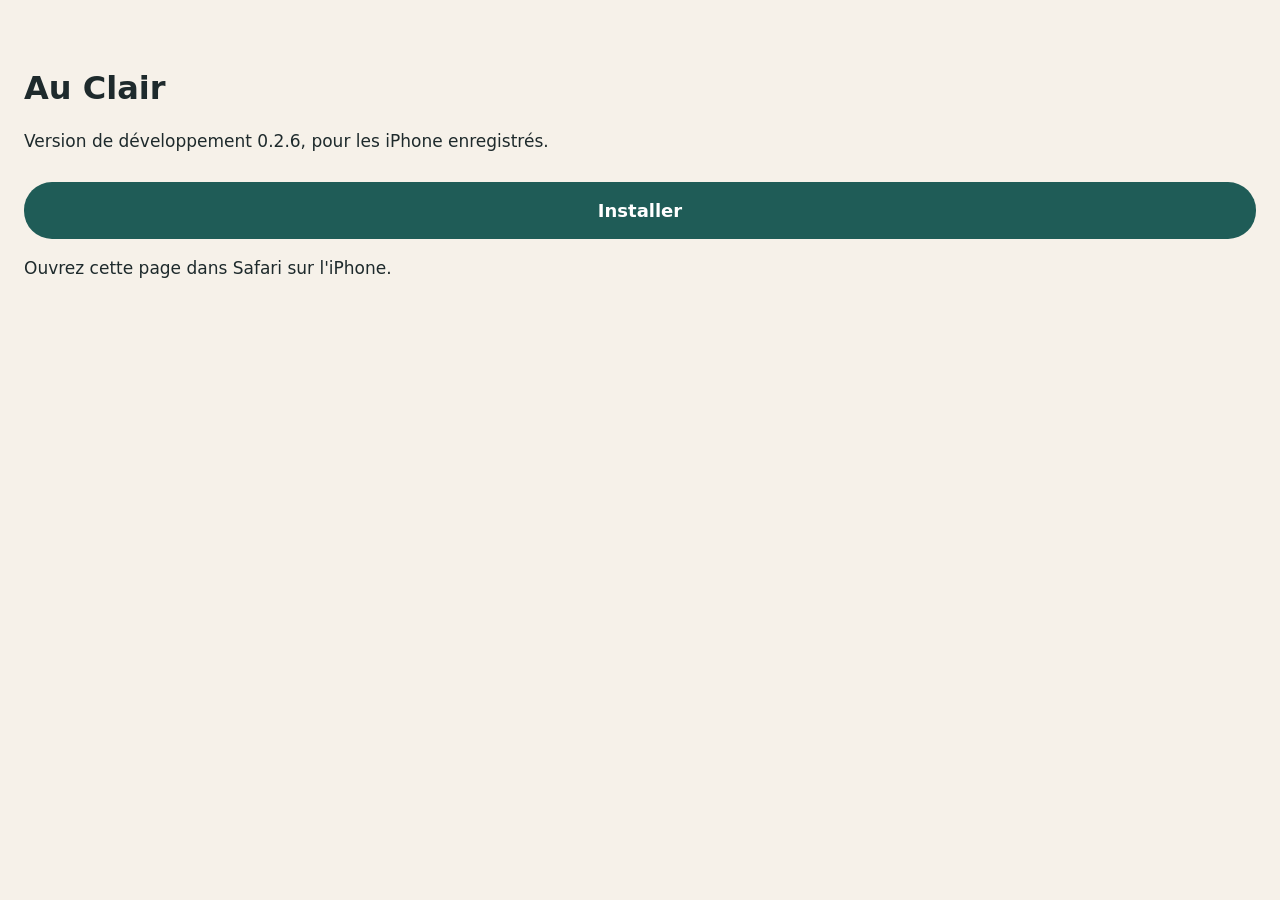
==== index.html @ f0a01f22 "Version de développement d'Au Clair (ad hoc) Co-Authored-By: Claude Opus 5.5 <noreply@anthropic.com>" ====
<!doctype html>
<html lang="fr"><head><meta charset="utf-8"><meta name="viewport" content="width=device-width, initial-scale=1">
<title>Au Clair – version de développement</title>
<style>body{font-family:-apple-system,system-ui,sans-serif;background:#F6F1E9;color:#1E2A2C;margin:0;padding:48px 24px}
a.b{display:block;text-align:center;background:#1F5C57;color:#fff;padding:18px;border-radius:28px;font-size:18px;font-weight:600;text-decoration:none;margin-top:28px}
p{font-size:17px;line-height:1.45}</style></head>
<body><h1>Au Clair</h1><p>Version de développement 0.2.6, pour les iPhone enregistrés.</p>
<a class="b" href="itms-services://?action=download-manifest&amp;url=https://n-hmb.github.io/auclair-installation/manifest.plist">Installer</a>
<p>Ouvrez cette page dans Safari sur l'iPhone.</p></body></html>
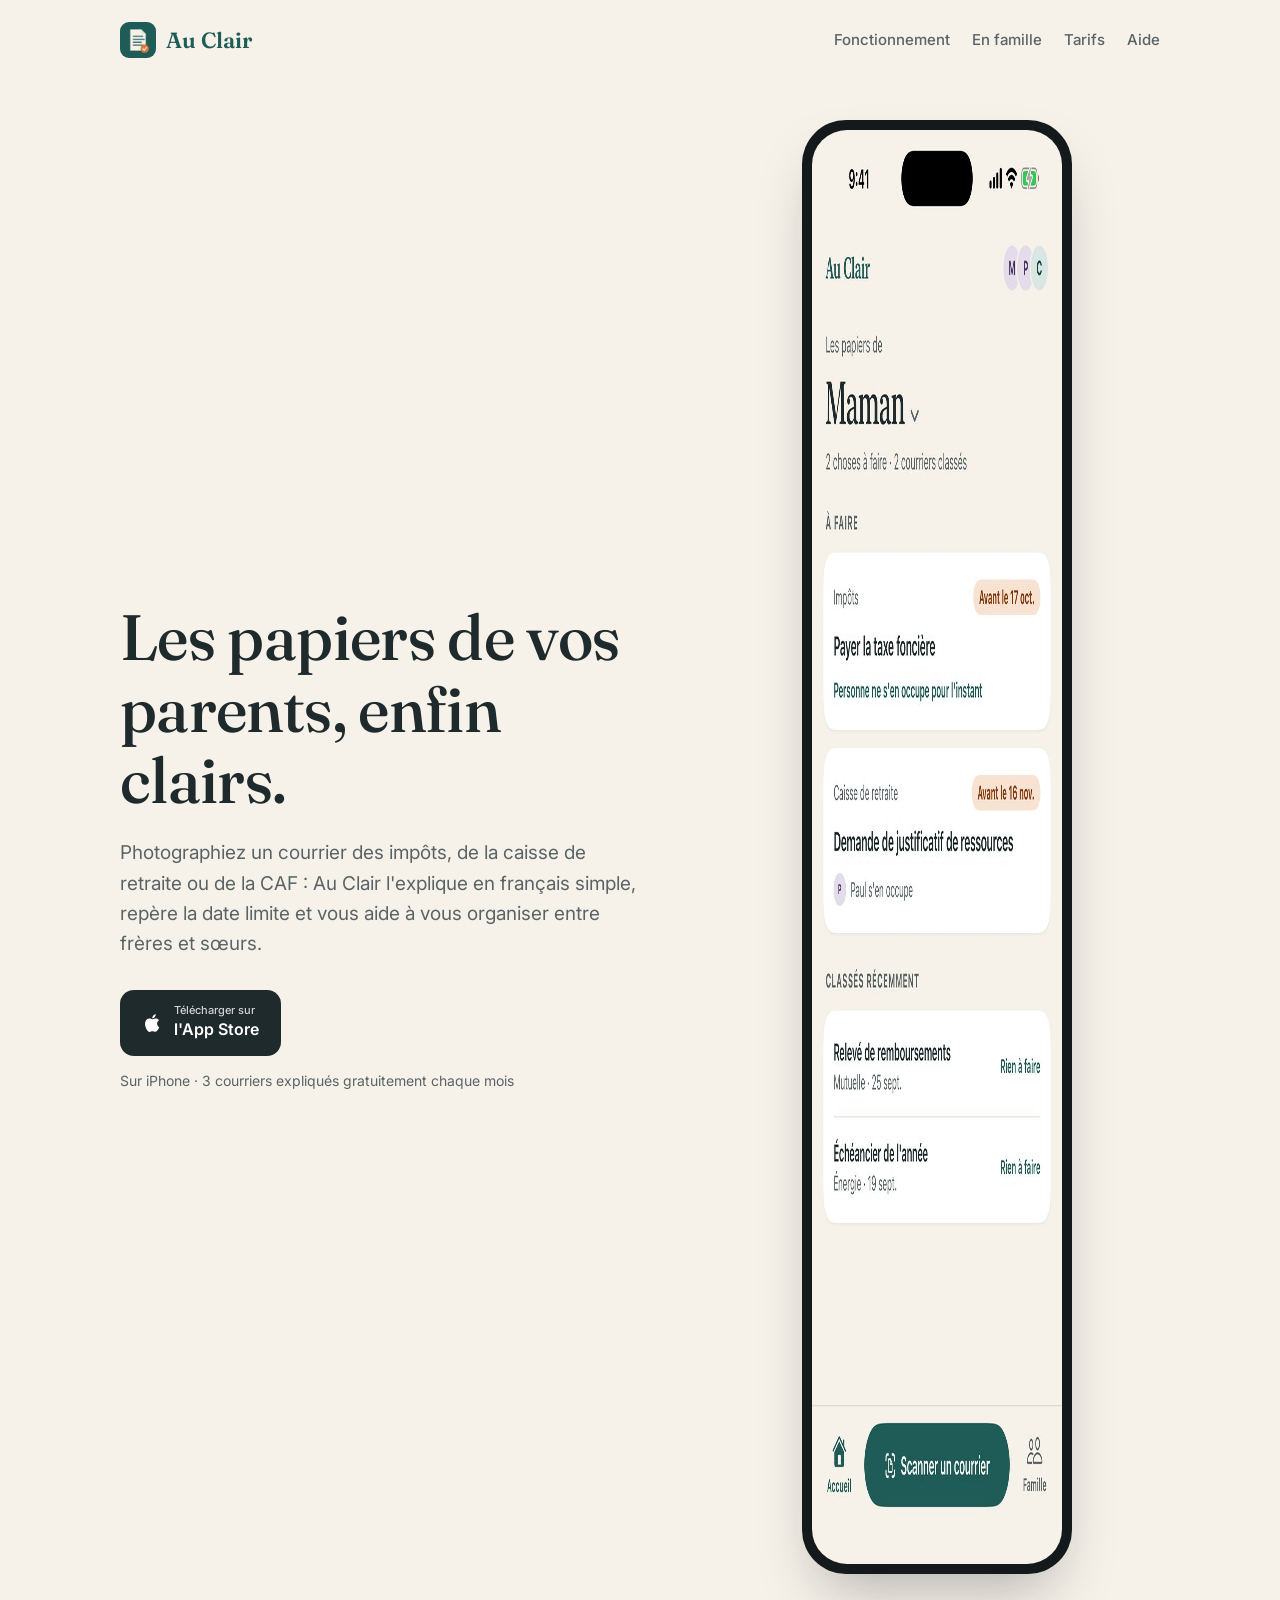
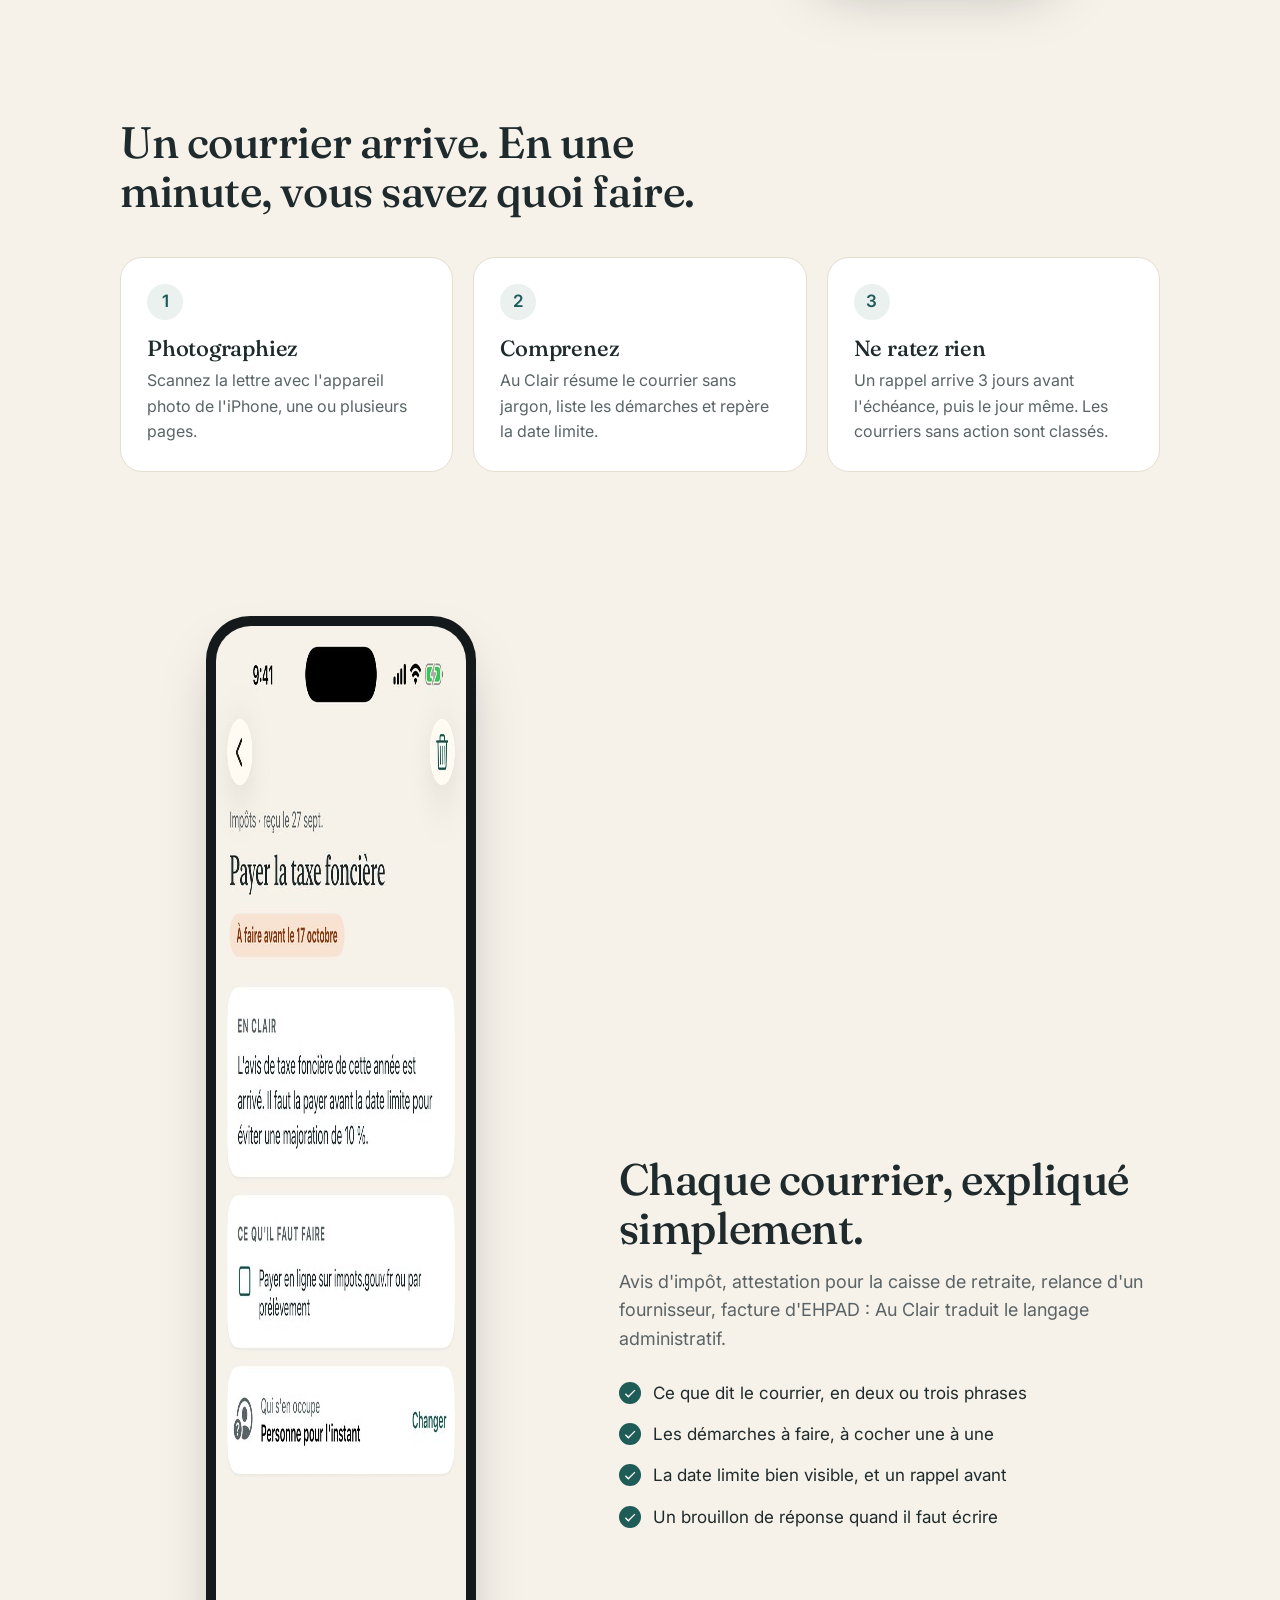
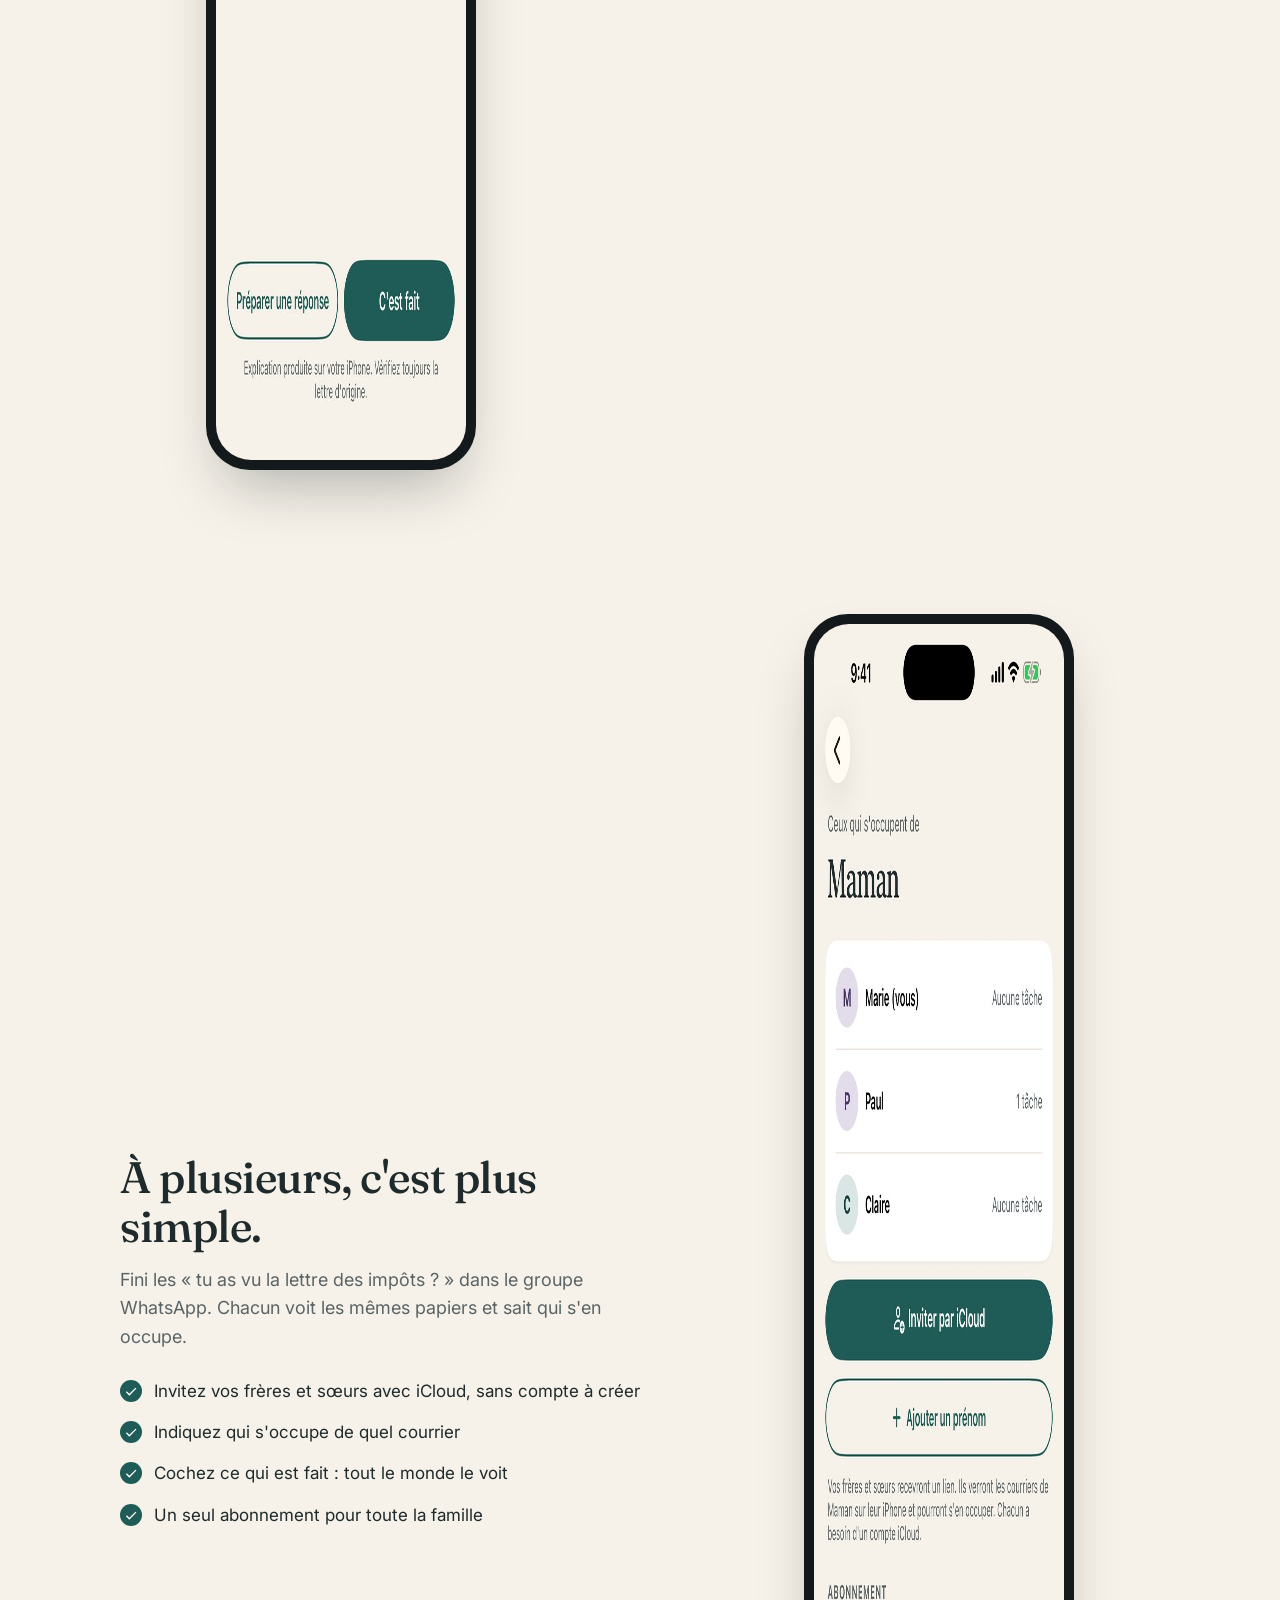
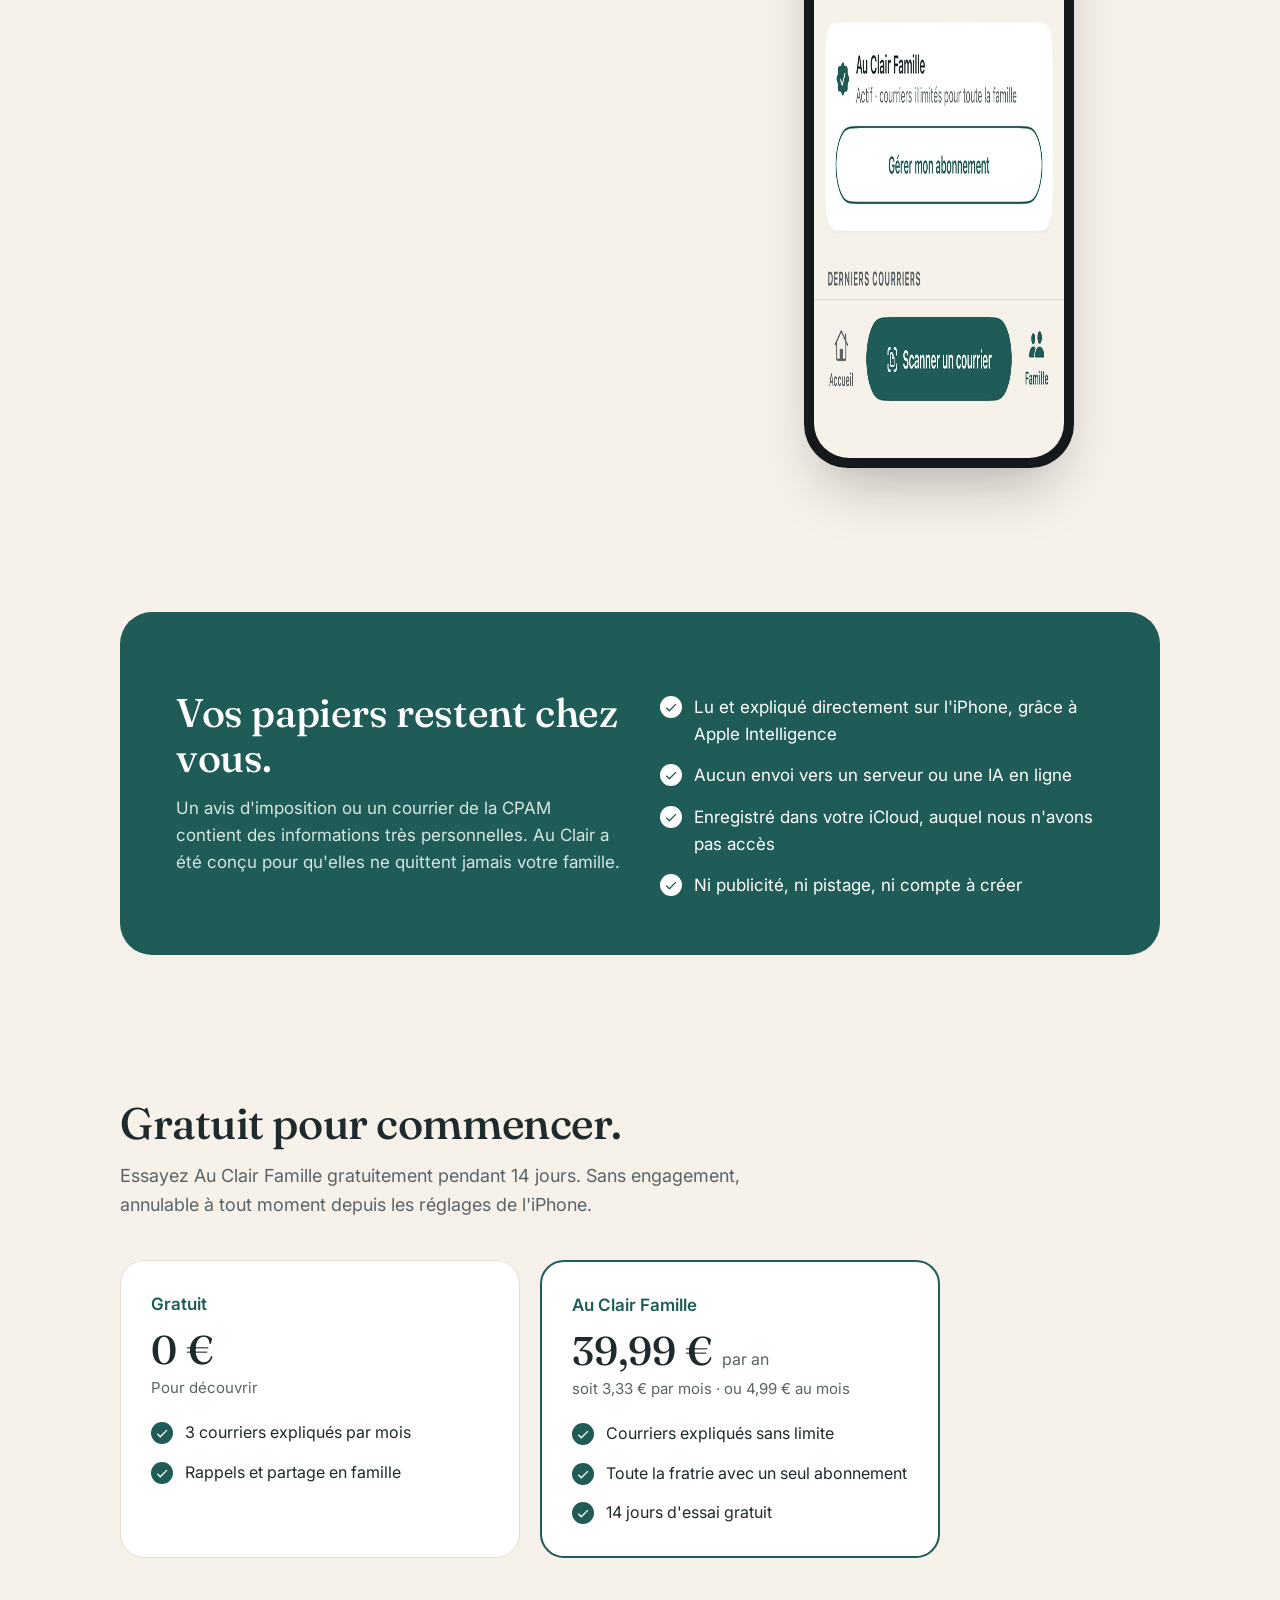
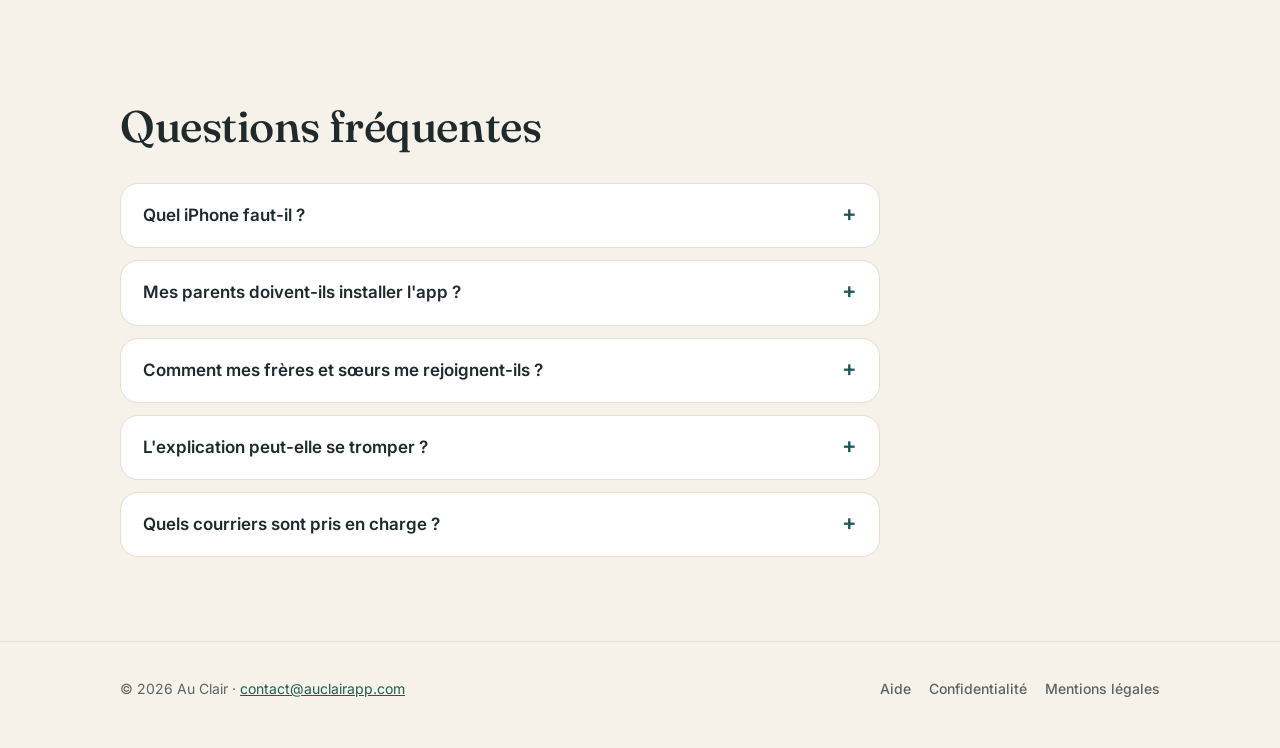
==== commit 23cb1ffb: "Site auclairapp.com : accueil, mentions légales ; retrait de la version ad hoc" ====
--- a/index.html
+++ b/index.html
@@ -1,9 +1,229 @@
 <!doctype html>
-<html lang="fr"><head><meta charset="utf-8"><meta name="viewport" content="width=device-width, initial-scale=1">
-<title>Au Clair – version de développement</title>
-<style>body{font-family:-apple-system,system-ui,sans-serif;background:#F6F1E9;color:#1E2A2C;margin:0;padding:48px 24px}
-a.b{display:block;text-align:center;background:#1F5C57;color:#fff;padding:18px;border-radius:28px;font-size:18px;font-weight:600;text-decoration:none;margin-top:28px}
-p{font-size:17px;line-height:1.45}</style></head>
-<body><h1>Au Clair</h1><p>Version de développement 0.2.6, pour les iPhone enregistrés.</p>
-<a class="b" href="itms-services://?action=download-manifest&amp;url=https://n-hmb.github.io/auclair-installation/manifest.plist">Installer</a>
-<p>Ouvrez cette page dans Safari sur l'iPhone.</p></body></html>
+<html lang="fr">
+<head>
+<meta charset="utf-8">
+<meta name="viewport" content="width=device-width, initial-scale=1">
+<title>Au Clair – Les papiers de vos parents, enfin clairs</title>
+<meta name="description" content="Au Clair explique en français simple les courriers administratifs de vos parents (impôts, retraite, CAF, santé…), repère les dates limites et vous aide à vous organiser en famille. Sur iPhone.">
+<meta property="og:title" content="Au Clair – Les papiers de vos parents, enfin clairs">
+<meta property="og:description" content="Photographiez un courrier : Au Clair l'explique en français simple, repère la date limite et partage le suivi entre frères et sœurs.">
+<meta property="og:image" content="https://auclairapp.com/img/icone.png">
+<meta property="og:url" content="https://auclairapp.com/">
+<meta name="apple-itunes-app" content="app-id=6817620115">
+<link rel="icon" href="favicon.png">
+<link rel="apple-touch-icon" href="img/icone.png">
+<link rel="preconnect" href="https://fonts.googleapis.com">
+<link rel="preconnect" href="https://fonts.gstatic.com" crossorigin>
+<link href="https://fonts.googleapis.com/css2?family=Fraunces:opsz,wght@9..144,500;9..144,600&family=Inter:wght@400;500;600&display=swap" rel="stylesheet">
+<style>
+:root{--fond:#F6F1E9;--encre:#1E2A2C;--second:#5A6466;--accent:#1F5C57;--accent-fonce:#16443F;--orange:#D9773A;--carte:#fff;--bord:#E6DED1;--doux:#EAF1EF}
+*{box-sizing:border-box;margin:0}
+html{scroll-behavior:smooth}
+body{background:var(--fond);color:var(--encre);font:17px/1.6 Inter,-apple-system,BlinkMacSystemFont,"Segoe UI",system-ui,sans-serif;-webkit-font-smoothing:antialiased}
+a{color:var(--accent)}
+.page{max-width:1080px;margin:0 auto;padding:0 20px}
+h1,h2,h3{font-family:Fraunces,ui-serif,Georgia,serif;font-weight:500;letter-spacing:-.01em;line-height:1.12}
+/* En-tête */
+header{padding:22px 0}
+header .page{display:flex;align-items:center;justify-content:space-between;gap:16px}
+.marque{display:flex;align-items:center;gap:10px;text-decoration:none;color:var(--accent);font:600 22px/1 Fraunces,Georgia,serif}
+.marque img{width:36px;height:36px;border-radius:9px}
+nav{display:flex;gap:22px;font-size:15px;font-weight:500}
+nav a{text-decoration:none;color:var(--second)}
+nav a:hover{color:var(--accent)}
+/* Accroche */
+.accroche{display:grid;grid-template-columns:1.1fr .9fr;gap:48px;align-items:center;padding-top:40px;padding-bottom:72px}
+.accroche h1{font-size:clamp(40px,6vw,64px)}
+.accroche p.intro{font-size:19px;color:var(--second);margin:22px 0 30px;max-width:520px}
+.bouton{display:inline-flex;align-items:center;gap:10px;background:var(--encre);color:#fff;text-decoration:none;border-radius:14px;padding:14px 22px;font-weight:600;font-size:16px}
+.bouton svg{width:22px;height:22px;fill:#fff}
+.bouton small{display:block;font-size:11px;font-weight:500;opacity:.8;line-height:1.2}
+.note{margin-top:14px;font-size:14px;color:var(--second)}
+.telephone{justify-self:center;width:min(270px,72vw);border-radius:44px;background:#141A1B;padding:10px;box-shadow:0 30px 60px -20px rgba(30,42,44,.35)}
+.telephone img{display:block;width:100%;border-radius:35px}
+/* Sections */
+section{padding:72px 0}
+.titre-section{font-size:clamp(30px,4.2vw,44px);max-width:640px}
+.sous-titre{color:var(--second);font-size:18px;margin-top:14px;max-width:620px}
+.etapes{display:grid;grid-template-columns:repeat(3,1fr);gap:20px;margin-top:40px}
+.etape{background:var(--carte);border:1px solid var(--bord);border-radius:22px;padding:26px}
+.etape .num{width:36px;height:36px;border-radius:50%;background:var(--doux);color:var(--accent);display:grid;place-items:center;font-weight:600;margin-bottom:16px}
+.etape h3{font-size:22px;margin-bottom:8px}
+.etape p{color:var(--second);font-size:16px}
+.bloc{display:grid;grid-template-columns:.9fr 1.1fr;gap:56px;align-items:center}
+.bloc.inverse{grid-template-columns:1.1fr .9fr}
+.bloc.inverse .telephone{order:2}
+.liste{list-style:none;padding:0;margin-top:26px;display:grid;gap:14px}
+.liste li{display:flex;gap:12px;font-size:17px}
+.liste li::before{content:"";flex:0 0 22px;height:22px;margin-top:2px;border-radius:50%;background:var(--accent) url("data:image/svg+xml,%3Csvg xmlns='http://www.w3.org/2000/svg' viewBox='0 0 24 24'%3E%3Cpath d='M9.5 16.2 5.8 12.5l-1.4 1.4 5.1 5.1 10.6-10.6-1.4-1.4z' fill='white'/%3E%3C/svg%3E") center/16px no-repeat}
+.bande{background:var(--accent);color:#fff;border-radius:32px;padding:56px;display:grid;grid-template-columns:1fr 1fr;gap:40px;align-items:center}
+.bande h2{font-size:clamp(28px,3.6vw,40px)}
+.bande p{color:#D6E6E2;margin-top:14px}
+.bande .liste li{color:#fff}
+.bande .liste li::before{background-color:#fff;background-image:url("data:image/svg+xml,%3Csvg xmlns='http://www.w3.org/2000/svg' viewBox='0 0 24 24'%3E%3Cpath d='M9.5 16.2 5.8 12.5l-1.4 1.4 5.1 5.1 10.6-10.6-1.4-1.4z' fill='%231F5C57'/%3E%3C/svg%3E")}
+.tarifs{display:grid;grid-template-columns:1fr 1fr;gap:20px;margin-top:40px;max-width:820px}
+.tarif{background:var(--carte);border:1px solid var(--bord);border-radius:24px;padding:30px}
+.tarif.phare{border:2px solid var(--accent)}
+.tarif .nom{font-weight:600;color:var(--accent)}
+.tarif .prix{font:500 40px/1.1 Fraunces,Georgia,serif;margin:10px 0 4px}
+.tarif .prix span{font:400 16px Inter,sans-serif;color:var(--second)}
+.tarif .detail{color:var(--second);font-size:15px}
+.tarif .liste{margin-top:20px}
+.tarif .liste li{font-size:16px}
+.faq{margin-top:32px;max-width:760px}
+details{background:var(--carte);border:1px solid var(--bord);border-radius:18px;padding:18px 22px;margin-bottom:12px}
+summary{cursor:pointer;font-weight:600;list-style:none;display:flex;justify-content:space-between;gap:12px}
+summary::-webkit-details-marker{display:none}
+summary::after{content:"+";color:var(--accent);font-size:22px;line-height:1}
+details[open] summary::after{content:"–"}
+details p{color:var(--second);margin-top:10px;font-size:16px}
+footer{border-top:1px solid var(--bord);padding:36px 0 48px;color:var(--second);font-size:14px}
+footer .page{display:flex;flex-wrap:wrap;justify-content:space-between;gap:16px}
+footer nav{gap:18px;font-size:14px}
+@media (max-width:820px){
+  nav.principale{display:none}
+  .accroche,.bloc,.bloc.inverse,.bande,.tarifs{grid-template-columns:1fr}
+  .bloc.inverse .telephone{order:0}
+  .etapes{grid-template-columns:1fr}
+  .accroche{padding-top:16px;gap:40px}
+  section{padding:52px 0}
+  .bande{padding:34px 24px;border-radius:24px}
+}
+</style>
+</head>
+<body>
+
+<header>
+  <div class="page">
+    <a class="marque" href="./"><img src="img/icone.png" alt="">Au Clair</a>
+    <nav class="principale">
+      <a href="#fonctionnement">Fonctionnement</a>
+      <a href="#famille">En famille</a>
+      <a href="#tarifs">Tarifs</a>
+      <a href="support/">Aide</a>
+    </nav>
+  </div>
+</header>
+
+<main>
+  <div class="page accroche">
+    <div>
+      <h1>Les papiers de vos parents, enfin clairs.</h1>
+      <p class="intro">Photographiez un courrier des impôts, de la caisse de retraite ou de la CAF : Au Clair l'explique en français simple, repère la date limite et vous aide à vous organiser entre frères et sœurs.</p>
+      <a class="bouton" href="https://apps.apple.com/fr/app/id6817620115">
+        <svg viewBox="0 0 24 24" aria-hidden="true"><path d="M16.4 12.6c0-2.4 2-3.6 2.1-3.7-1.1-1.7-2.9-1.9-3.5-1.9-1.5-.2-2.9.9-3.7.9-.8 0-1.9-.9-3.2-.8-1.6 0-3.1 1-4 2.4-1.7 3-.4 7.4 1.2 9.8.8 1.2 1.8 2.5 3 2.4 1.2 0 1.7-.8 3.1-.8s1.9.8 3.2.7c1.3 0 2.1-1.2 2.9-2.4.9-1.3 1.3-2.6 1.3-2.7-.1 0-2.4-.9-2.4-3.9zM14 5.5c.7-.8 1.1-1.9 1-3-1 0-2.1.7-2.8 1.5-.6.7-1.2 1.8-1 2.9 1 .1 2.1-.6 2.8-1.4z"/></svg>
+        <span><small>Télécharger sur</small>l'App Store</span>
+      </a>
+      <p class="note">Sur iPhone · 3 courriers expliqués gratuitement chaque mois</p>
+    </div>
+    <div class="telephone"><img src="img/accueil.jpg" alt="Écran d'accueil d'Au Clair : les courriers à traiter de Maman, classés par date limite" width="660" height="1434"></div>
+  </div>
+
+  <section id="fonctionnement">
+    <div class="page">
+      <h2 class="titre-section">Un courrier arrive. En une minute, vous savez quoi faire.</h2>
+      <div class="etapes">
+        <div class="etape"><div class="num">1</div><h3>Photographiez</h3><p>Scannez la lettre avec l'appareil photo de l'iPhone, une ou plusieurs pages.</p></div>
+        <div class="etape"><div class="num">2</div><h3>Comprenez</h3><p>Au Clair résume le courrier sans jargon, liste les démarches et repère la date limite.</p></div>
+        <div class="etape"><div class="num">3</div><h3>Ne ratez rien</h3><p>Un rappel arrive 3 jours avant l'échéance, puis le jour même. Les courriers sans action sont classés.</p></div>
+      </div>
+    </div>
+  </section>
+
+  <section>
+    <div class="page bloc">
+      <div class="telephone"><img src="img/courrier.jpg" alt="Un courrier expliqué : ce qu'il dit, ce qu'il faut faire et avant quelle date" width="660" height="1434"></div>
+      <div>
+        <h2 class="titre-section">Chaque courrier, expliqué simplement.</h2>
+        <p class="sous-titre">Avis d'impôt, attestation pour la caisse de retraite, relance d'un fournisseur, facture d'EHPAD : Au Clair traduit le langage administratif.</p>
+        <ul class="liste">
+          <li>Ce que dit le courrier, en deux ou trois phrases</li>
+          <li>Les démarches à faire, à cocher une à une</li>
+          <li>La date limite bien visible, et un rappel avant</li>
+          <li>Un brouillon de réponse quand il faut écrire</li>
+        </ul>
+      </div>
+    </div>
+  </section>
+
+  <section id="famille">
+    <div class="page bloc inverse">
+      <div class="telephone"><img src="img/famille.jpg" alt="L'écran Famille : qui s'occupe des papiers de Maman" width="660" height="1434"></div>
+      <div>
+        <h2 class="titre-section">À plusieurs, c'est plus simple.</h2>
+        <p class="sous-titre">Fini les « tu as vu la lettre des impôts ? » dans le groupe WhatsApp. Chacun voit les mêmes papiers et sait qui s'en occupe.</p>
+        <ul class="liste">
+          <li>Invitez vos frères et sœurs avec iCloud, sans compte à créer</li>
+          <li>Indiquez qui s'occupe de quel courrier</li>
+          <li>Cochez ce qui est fait : tout le monde le voit</li>
+          <li>Un seul abonnement pour toute la famille</li>
+        </ul>
+      </div>
+    </div>
+  </section>
+
+  <section>
+    <div class="page">
+      <div class="bande">
+        <div>
+          <h2>Vos papiers restent chez vous.</h2>
+          <p>Un avis d'imposition ou un courrier de la CPAM contient des informations très personnelles. Au Clair a été conçu pour qu'elles ne quittent jamais votre famille.</p>
+        </div>
+        <ul class="liste">
+          <li>Lu et expliqué directement sur l'iPhone, grâce à Apple Intelligence</li>
+          <li>Aucun envoi vers un serveur ou une IA en ligne</li>
+          <li>Enregistré dans votre iCloud, auquel nous n'avons pas accès</li>
+          <li>Ni publicité, ni pistage, ni compte à créer</li>
+        </ul>
+      </div>
+    </div>
+  </section>
+
+  <section id="tarifs">
+    <div class="page">
+      <h2 class="titre-section">Gratuit pour commencer.</h2>
+      <p class="sous-titre">Essayez Au Clair Famille gratuitement pendant 14 jours. Sans engagement, annulable à tout moment depuis les réglages de l'iPhone.</p>
+      <div class="tarifs">
+        <div class="tarif">
+          <div class="nom">Gratuit</div>
+          <div class="prix">0 €</div>
+          <div class="detail">Pour découvrir</div>
+          <ul class="liste"><li>3 courriers expliqués par mois</li><li>Rappels et partage en famille</li></ul>
+        </div>
+        <div class="tarif phare">
+          <div class="nom">Au Clair Famille</div>
+          <div class="prix">39,99 € <span>par an</span></div>
+          <div class="detail">soit 3,33 € par mois · ou 4,99 € au mois</div>
+          <ul class="liste"><li>Courriers expliqués sans limite</li><li>Toute la fratrie avec un seul abonnement</li><li>14 jours d'essai gratuit</li></ul>
+        </div>
+      </div>
+    </div>
+  </section>
+
+  <section>
+    <div class="page">
+      <h2 class="titre-section">Questions fréquentes</h2>
+      <div class="faq">
+        <details><summary>Quel iPhone faut-il ?</summary><p>Un iPhone compatible avec Apple Intelligence (iPhone 15 Pro ou plus récent), avec Apple Intelligence activé dans les Réglages. C'est ce qui permet d'expliquer les courriers sans les envoyer sur Internet.</p></details>
+        <details><summary>Mes parents doivent-ils installer l'app ?</summary><p>Non. Au Clair est pensé pour les enfants qui s'occupent des papiers. Vous scannez les courriers quand vous passez, ou quand vos parents vous les envoient en photo.</p></details>
+        <details><summary>Comment mes frères et sœurs me rejoignent-ils ?</summary><p>Dans l'onglet Famille, touchez « Inviter par iCloud » et envoyez le lien. Ils installent Au Clair, touchent le lien, et voient les mêmes courriers.</p></details>
+        <details><summary>L'explication peut-elle se tromper ?</summary><p>Au Clair aide à comprendre, mais ne remplace pas le courrier original ni un conseil juridique ou financier. La lettre scannée reste toujours accessible pour vérifier.</p></details>
+        <details><summary>Quels courriers sont pris en charge ?</summary><p>Les courriers administratifs en français : impôts, caisses de retraite, CAF, Assurance maladie, mutuelles, énergie, banques, logement, mairie… en France, en Belgique et en Suisse.</p></details>
+      </div>
+    </div>
+  </section>
+</main>
+
+<footer>
+  <div class="page">
+    <span>© 2026 Au Clair · <a href="mailto:contact@auclairapp.com">contact@auclairapp.com</a></span>
+    <nav>
+      <a href="support/">Aide</a>
+      <a href="confidentialite/">Confidentialité</a>
+      <a href="mentions-legales/">Mentions légales</a>
+    </nav>
+  </div>
+</footer>
+
+</body>
+</html>
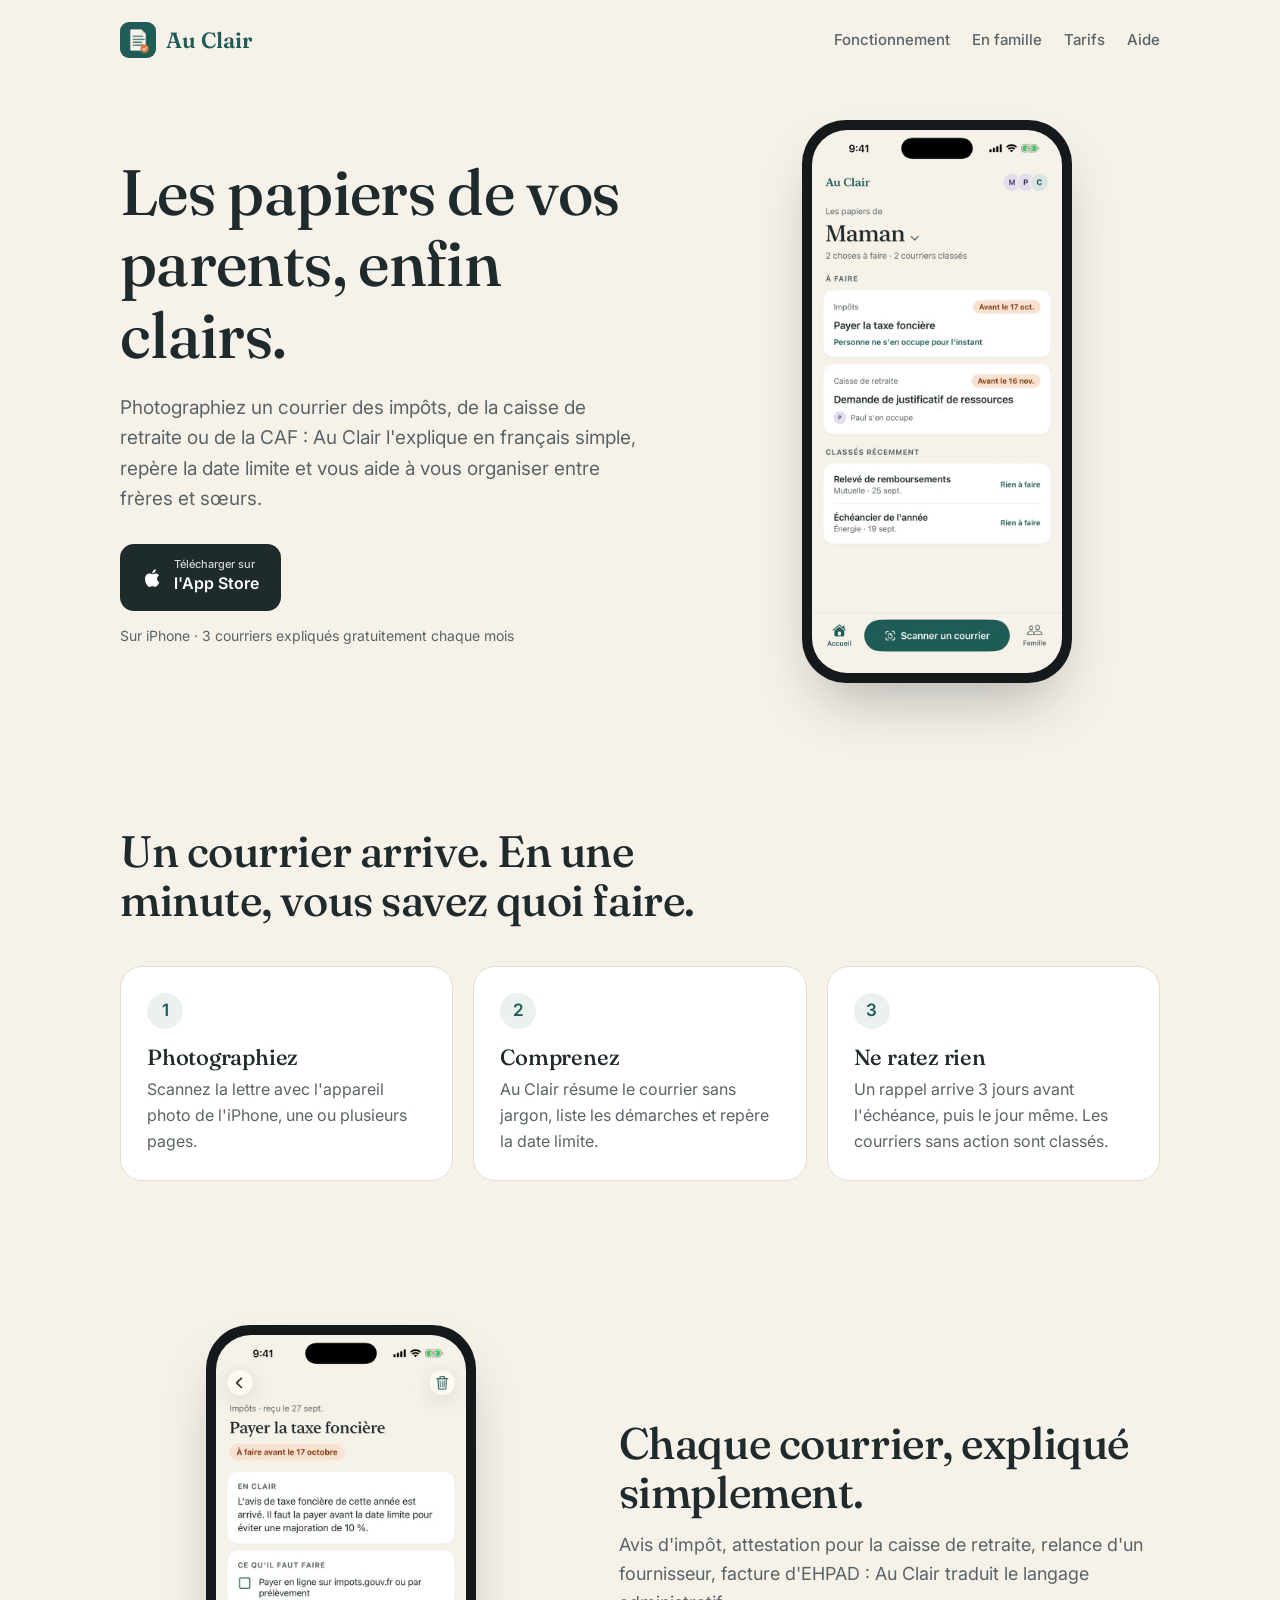
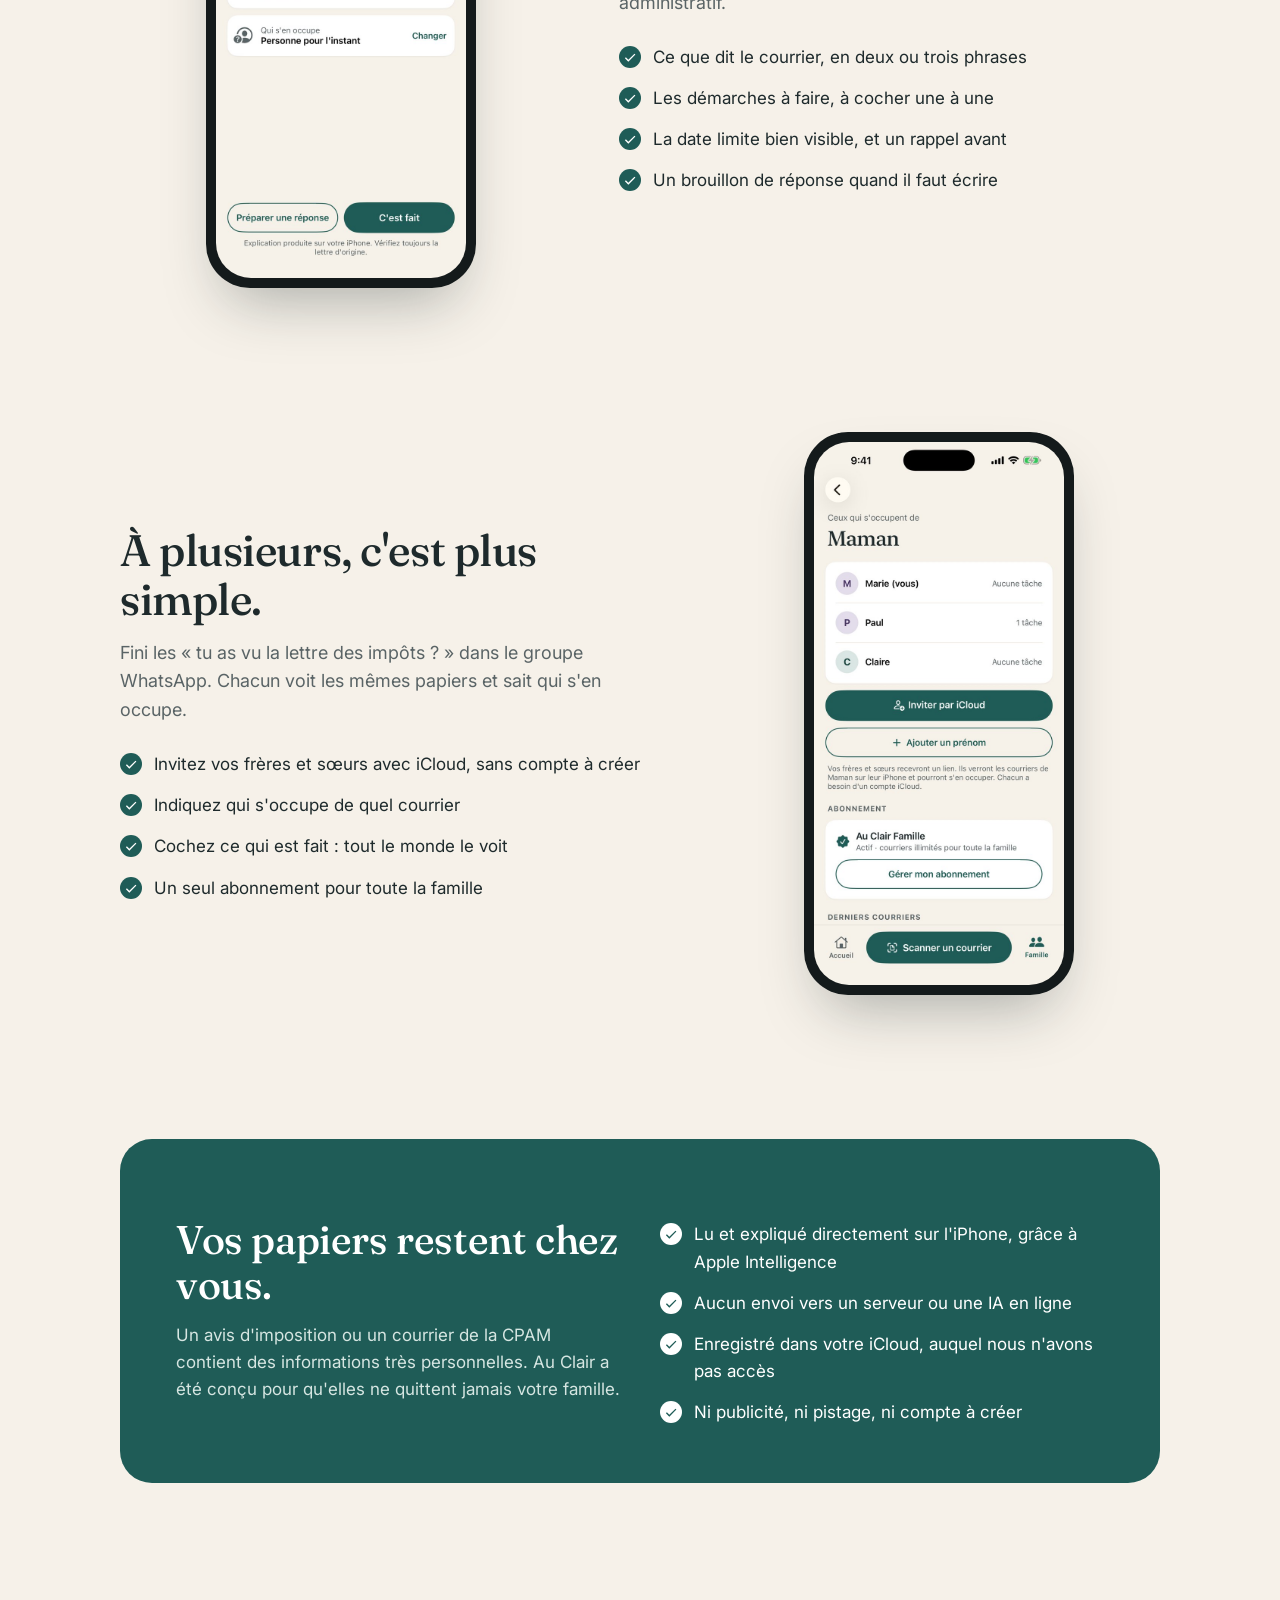
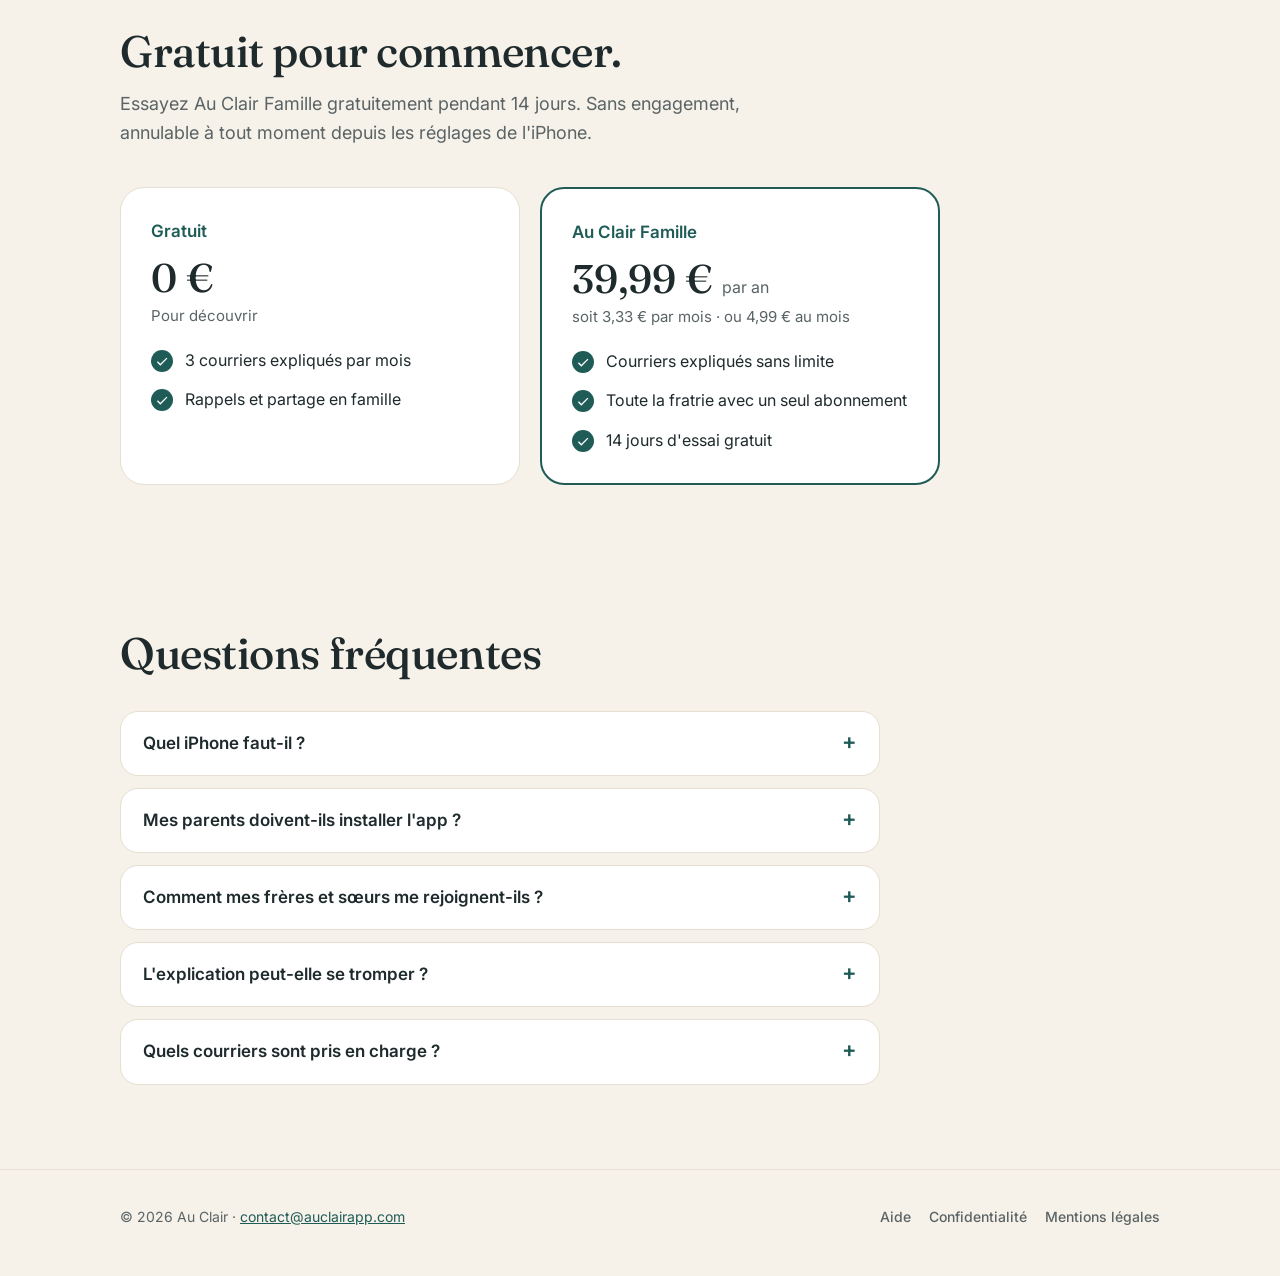
==== commit 9b68e1e4: "Site : mise en page adaptée à toutes les tailles d'écran" ====
--- a/index.html
+++ b/index.html
@@ -19,7 +19,7 @@
 :root{--fond:#F6F1E9;--encre:#1E2A2C;--second:#5A6466;--accent:#1F5C57;--accent-fonce:#16443F;--orange:#D9773A;--carte:#fff;--bord:#E6DED1;--doux:#EAF1EF}
 *{box-sizing:border-box;margin:0}
 html{scroll-behavior:smooth}
-body{background:var(--fond);color:var(--encre);font:17px/1.6 Inter,-apple-system,BlinkMacSystemFont,"Segoe UI",system-ui,sans-serif;-webkit-font-smoothing:antialiased}
+body{overflow-x:hidden;background:var(--fond);color:var(--encre);font:17px/1.6 Inter,-apple-system,BlinkMacSystemFont,"Segoe UI",system-ui,sans-serif;-webkit-font-smoothing:antialiased}
 a{color:var(--accent)}
 .page{max-width:1080px;margin:0 auto;padding:0 20px}
 h1,h2,h3{font-family:Fraunces,ui-serif,Georgia,serif;font-weight:500;letter-spacing:-.01em;line-height:1.12}
@@ -39,8 +39,8 @@
 .bouton svg{width:22px;height:22px;fill:#fff}
 .bouton small{display:block;font-size:11px;font-weight:500;opacity:.8;line-height:1.2}
 .note{margin-top:14px;font-size:14px;color:var(--second)}
-.telephone{justify-self:center;width:min(270px,72vw);border-radius:44px;background:#141A1B;padding:10px;box-shadow:0 30px 60px -20px rgba(30,42,44,.35)}
-.telephone img{display:block;width:100%;border-radius:35px}
+.telephone{justify-self:center;width:clamp(200px,calc((100vh - 190px)*.46),270px);max-width:72vw;border-radius:44px;background:#141A1B;padding:10px;box-shadow:0 30px 60px -20px rgba(30,42,44,.35)}
+.telephone img{display:block;width:100%;height:auto;border-radius:35px}
 /* Sections */
 section{padding:72px 0}
 .titre-section{font-size:clamp(30px,4.2vw,44px);max-width:640px}
@@ -80,12 +80,14 @@
 footer{border-top:1px solid var(--bord);padding:36px 0 48px;color:var(--second);font-size:14px}
 footer .page{display:flex;flex-wrap:wrap;justify-content:space-between;gap:16px}
 footer nav{gap:18px;font-size:14px}
-@media (max-width:820px){
+@media (max-width:900px){
   nav.principale{display:none}
   .accroche,.bloc,.bloc.inverse,.bande,.tarifs{grid-template-columns:1fr}
   .bloc.inverse .telephone{order:0}
   .etapes{grid-template-columns:1fr}
   .accroche{padding-top:16px;gap:40px}
+  .telephone{width:min(250px,68vw)}
+  nav.principale{display:none}
   section{padding:52px 0}
   .bande{padding:34px 24px;border-radius:24px}
 }
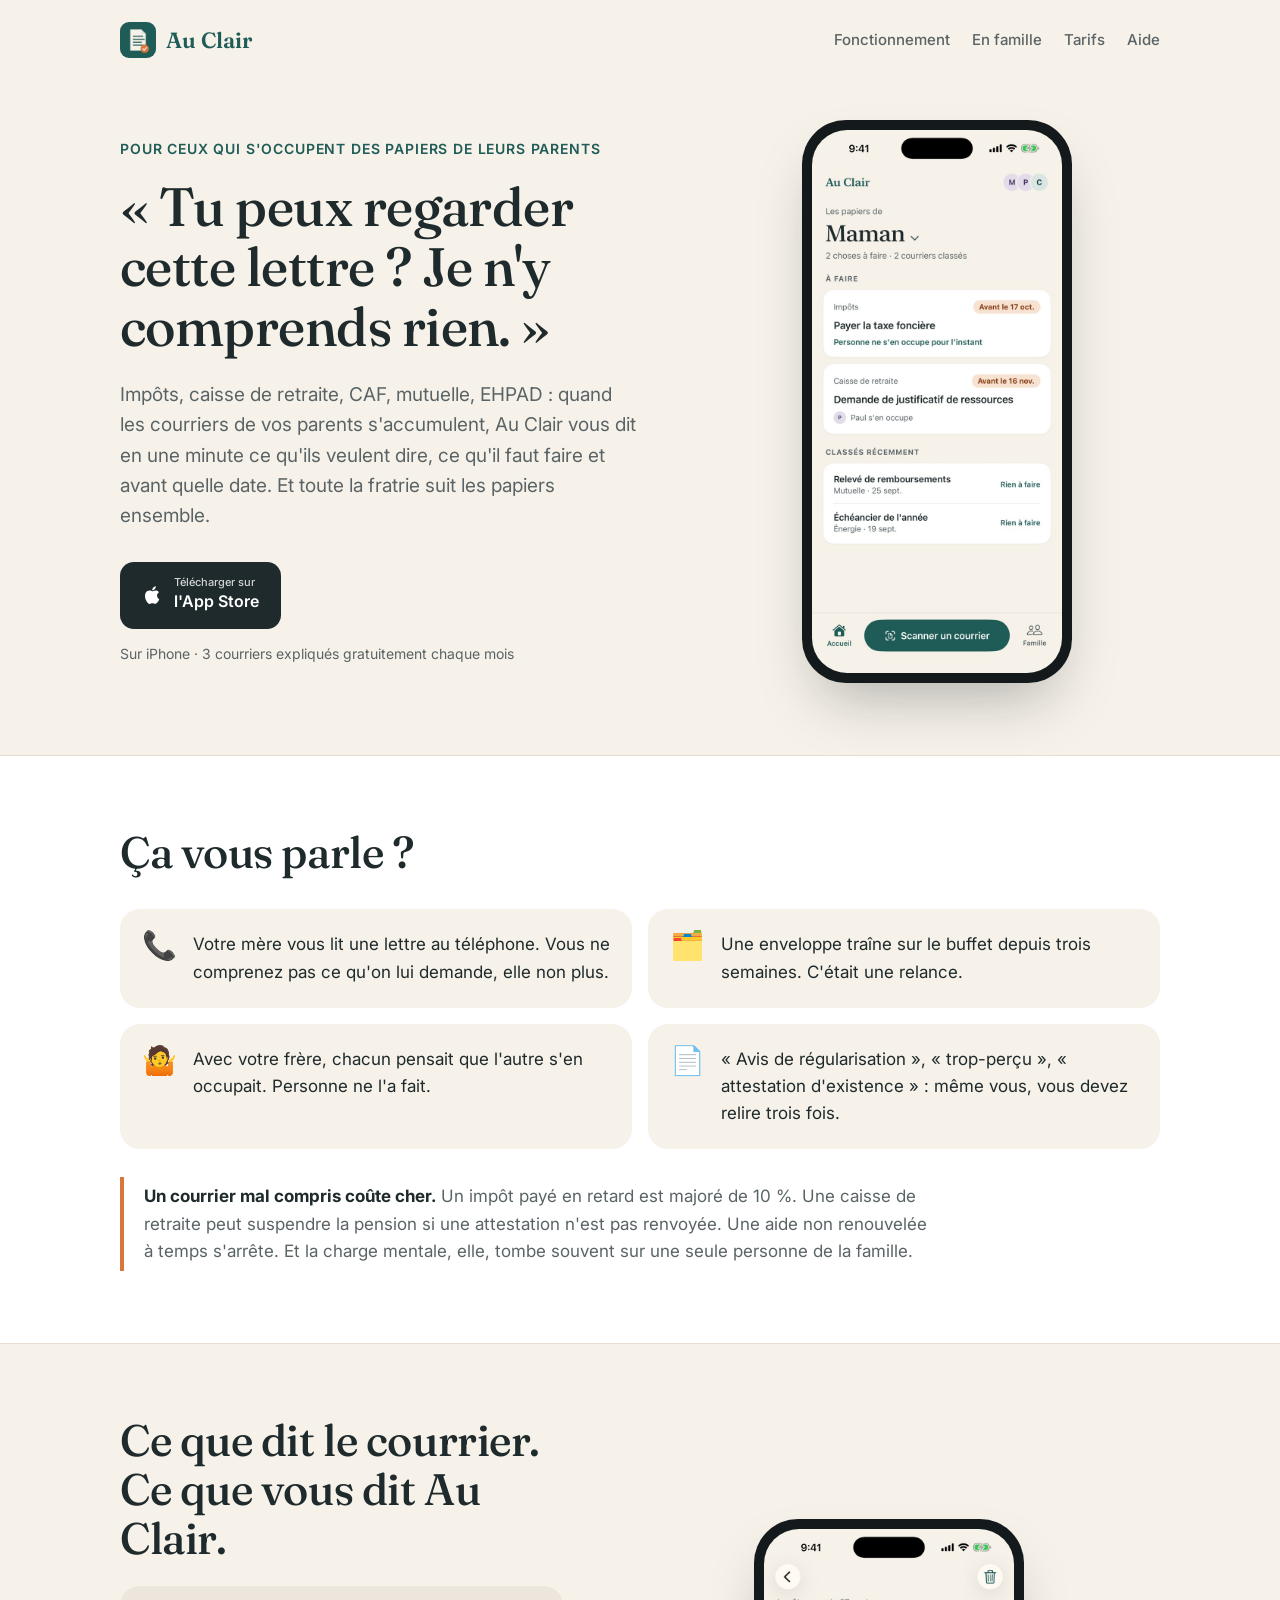
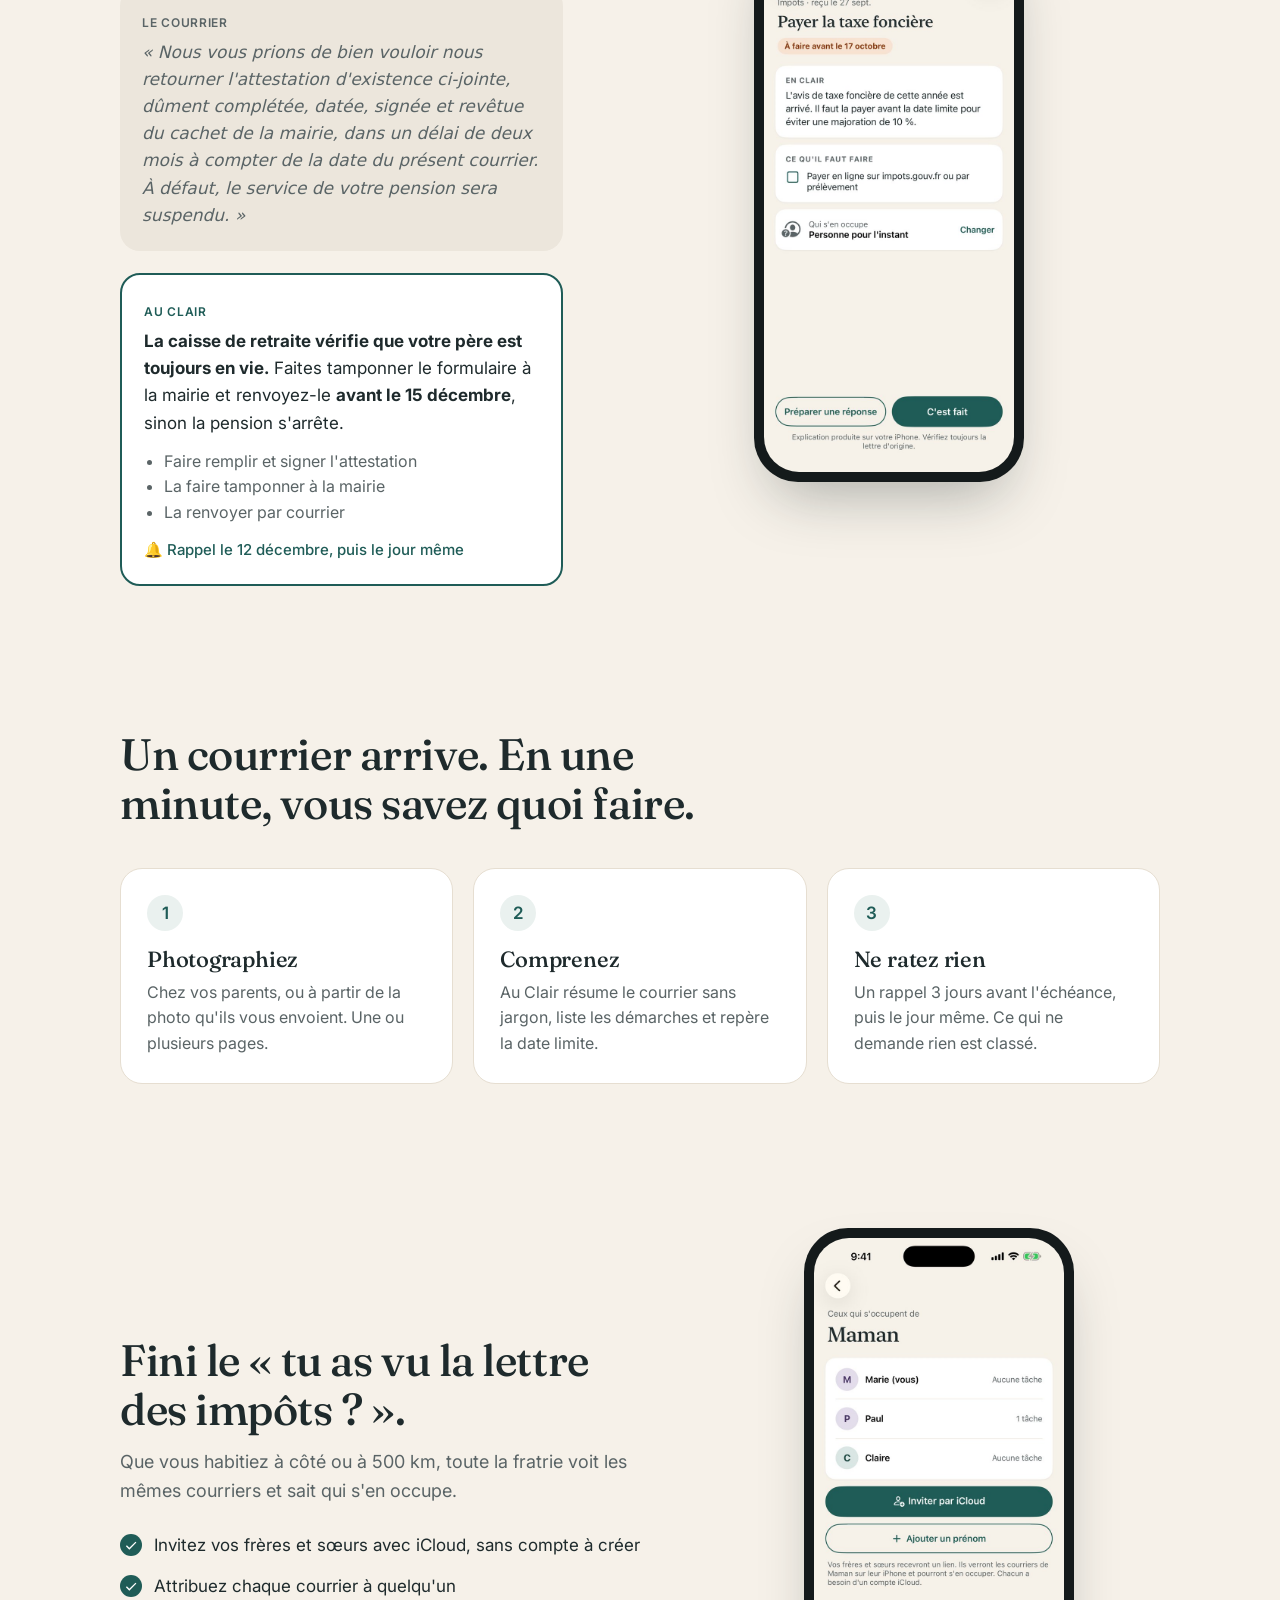
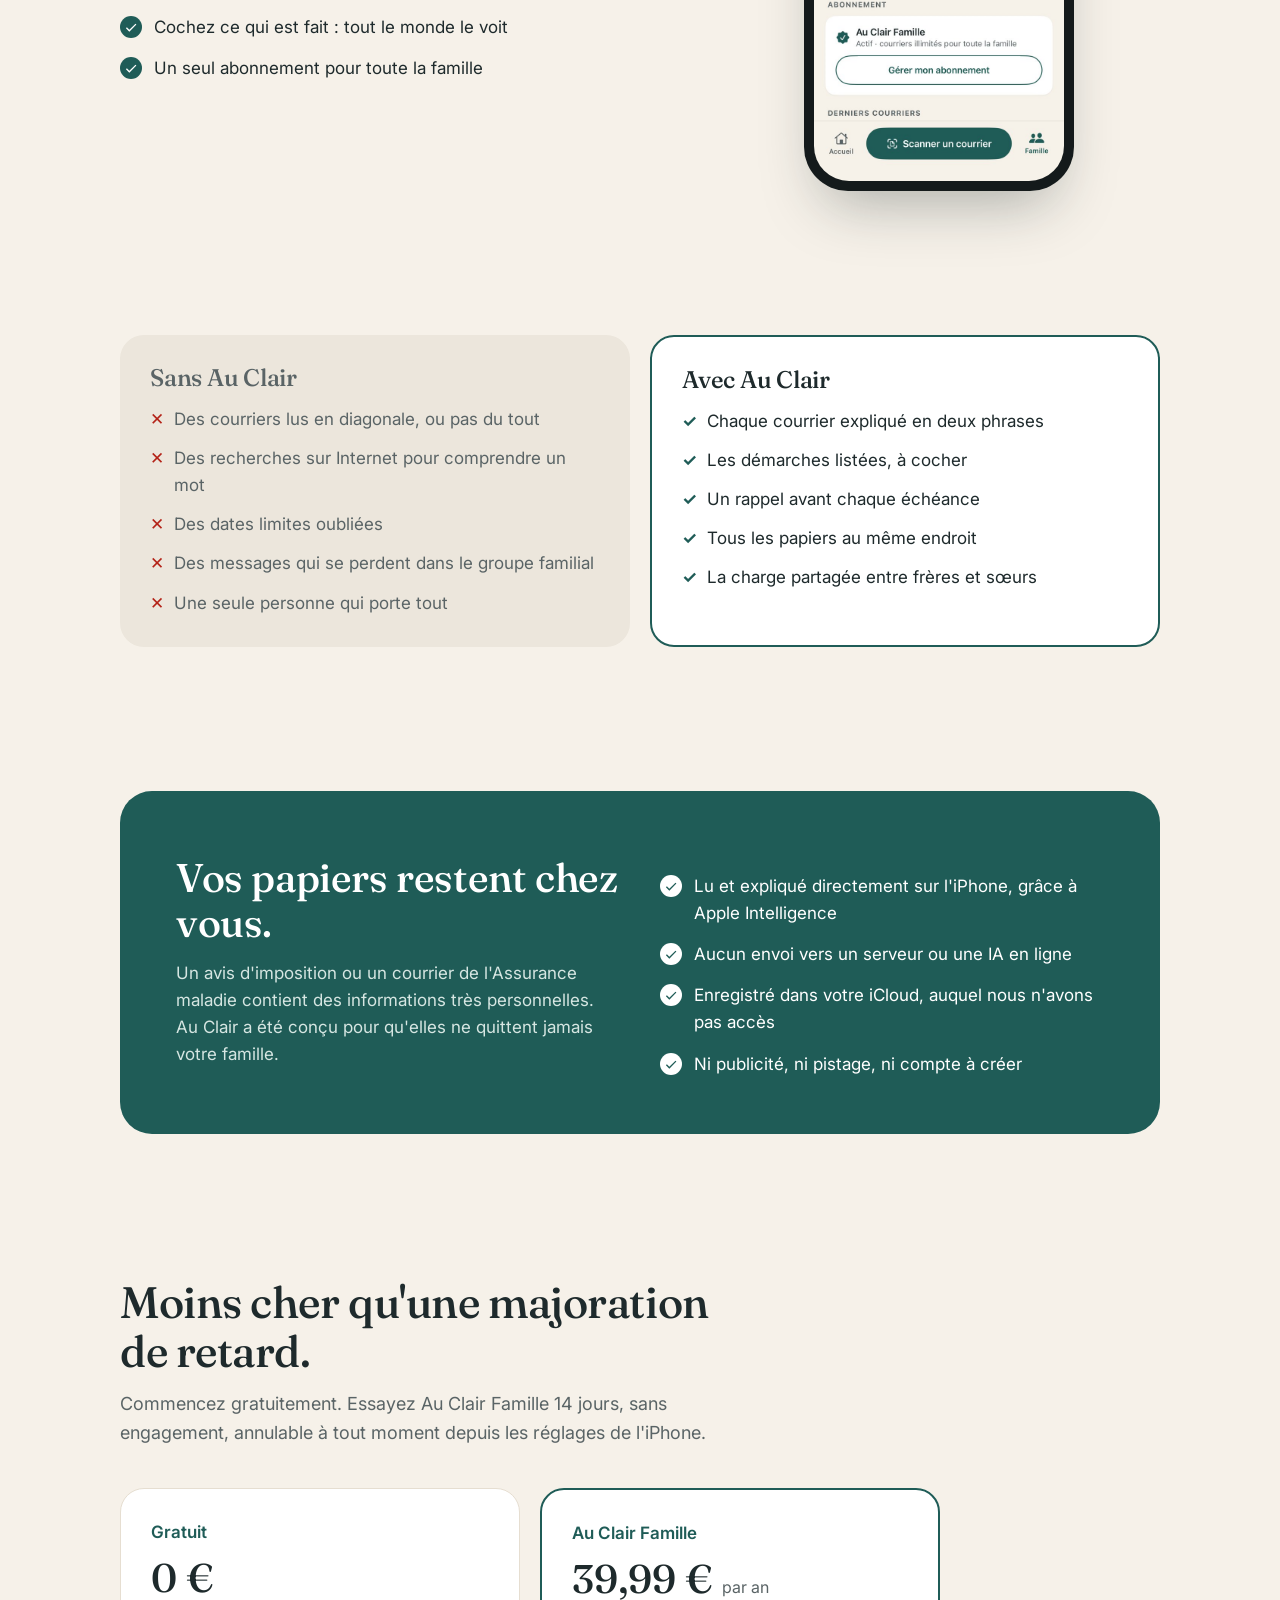
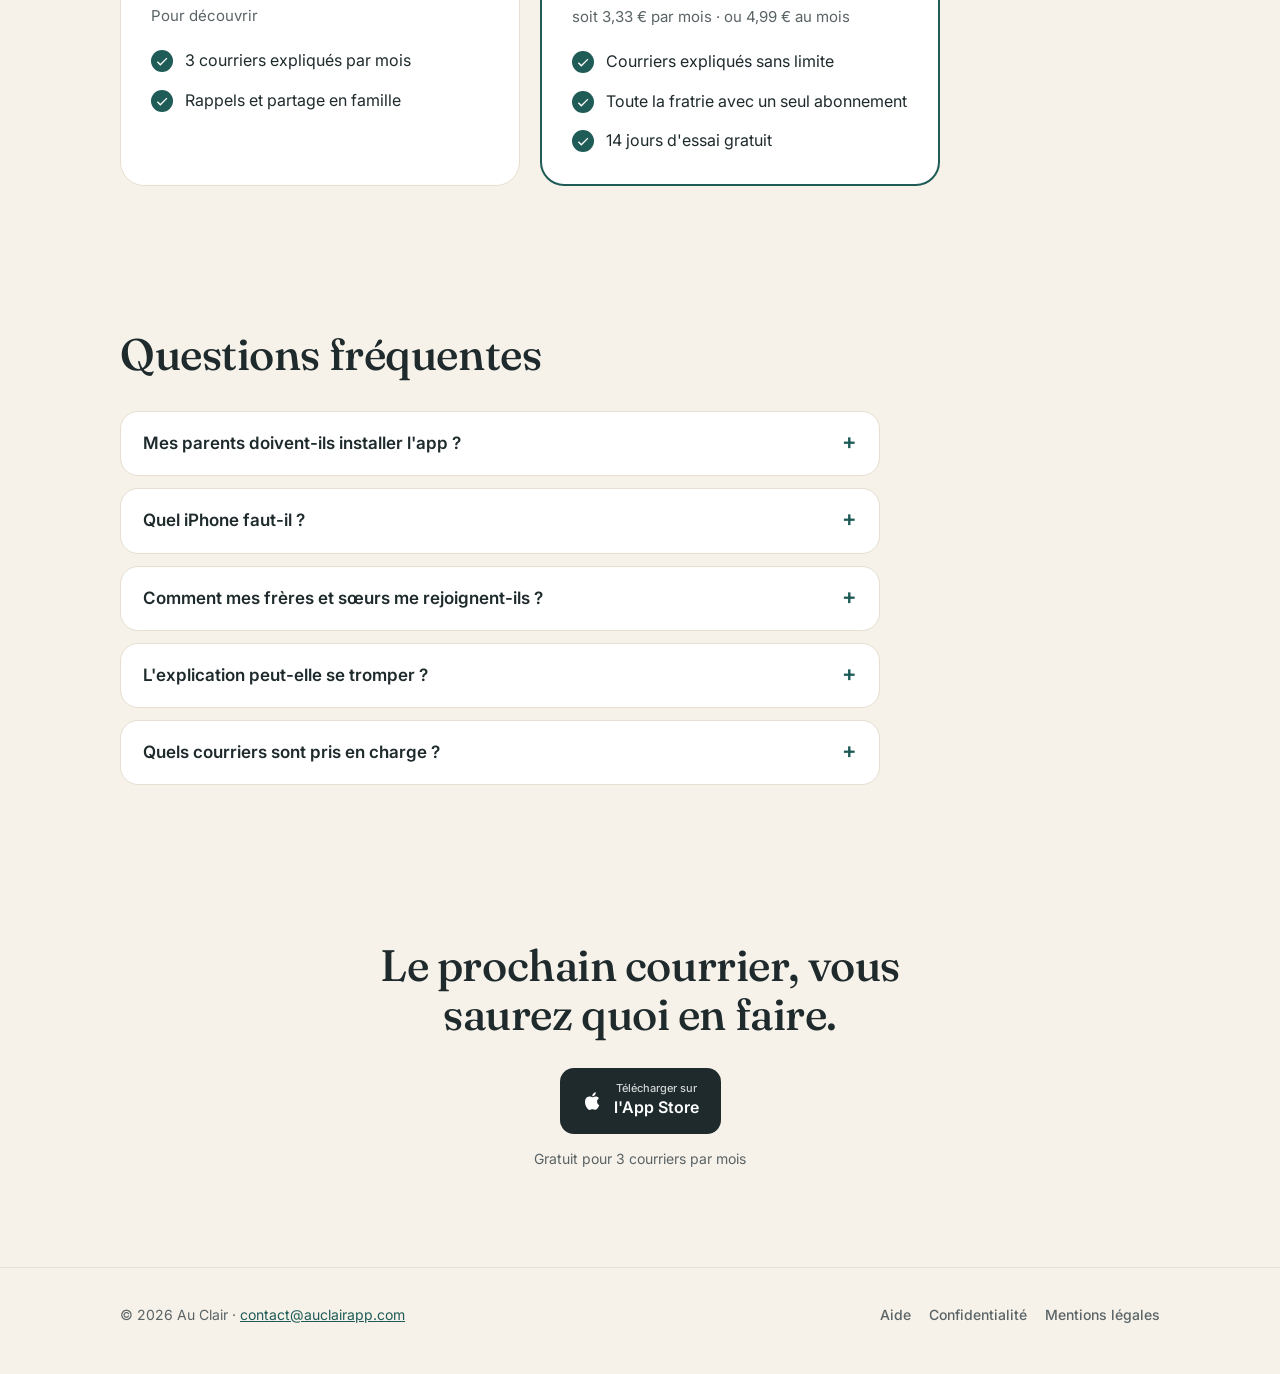
==== commit 9dfcbbe9: "Accueil : partir du problème vécu par les familles" ====
--- a/index.html
+++ b/index.html
@@ -3,7 +3,7 @@
 <head>
 <meta charset="utf-8">
 <meta name="viewport" content="width=device-width, initial-scale=1">
-<title>Au Clair – Les papiers de vos parents, enfin clairs</title>
+<title>Au Clair – Les courriers de vos parents, enfin compris</title>
 <meta name="description" content="Au Clair explique en français simple les courriers administratifs de vos parents (impôts, retraite, CAF, santé…), repère les dates limites et vous aide à vous organiser en famille. Sur iPhone.">
 <meta property="og:title" content="Au Clair – Les papiers de vos parents, enfin clairs">
 <meta property="og:description" content="Photographiez un courrier : Au Clair l'explique en français simple, repère la date limite et partage le suivi entre frères et sœurs.">
@@ -91,6 +91,35 @@
   section{padding:52px 0}
   .bande{padding:34px 24px;border-radius:24px}
 }
+
+.surtitre{font-size:14px;font-weight:600;letter-spacing:.06em;text-transform:uppercase;color:var(--accent);margin-bottom:16px}
+.accroche h1{font-size:clamp(34px,5vw,54px)}
+.probleme{background:var(--carte);border-top:1px solid var(--bord);border-bottom:1px solid var(--bord)}
+.situations{display:grid;grid-template-columns:repeat(2,1fr);gap:16px;margin-top:32px}
+.situation{display:flex;gap:16px;align-items:flex-start;background:var(--fond);border-radius:20px;padding:22px}
+.situation .emoji{font-size:28px;line-height:1}
+.situation p{font-size:17px}
+.enjeux{margin-top:28px;border-left:4px solid var(--orange);padding:6px 0 6px 20px;max-width:820px;color:var(--second)}
+.enjeux strong{color:var(--encre)}
+.avant,.apres{border-radius:20px;padding:22px;margin-top:22px}
+.avant{background:#ECE6DC;color:var(--second);font-style:italic}
+.apres{background:var(--carte);border:2px solid var(--accent)}
+.etiquette{display:inline-block;font:600 12px/1 Inter,sans-serif;letter-spacing:.06em;text-transform:uppercase;color:var(--accent);margin-bottom:10px;font-style:normal}
+.avant .etiquette{color:var(--second)}
+.mini{margin:12px 0 0;padding-left:20px;color:var(--second);font-size:16px}
+.rappel{margin-top:12px;font-size:15px;color:var(--accent);font-weight:500}
+.comparaison{display:grid;grid-template-columns:1fr 1fr;gap:20px}
+.colonne{border-radius:24px;padding:30px}
+.colonne h3{font-size:24px;margin-bottom:14px}
+.colonne ul{list-style:none;padding:0;display:grid;gap:12px}
+.colonne li{display:flex;gap:10px}
+.sans{background:#ECE6DC;color:var(--second)}
+.sans li::before{content:"✕";color:#B42318;font-weight:700}
+.avec{background:var(--carte);border:2px solid var(--accent)}
+.avec li::before{content:"✓";color:var(--accent);font-weight:700}
+.final{text-align:center;padding-bottom:96px}
+.final .titre-section{margin:0 auto 28px}
+@media (max-width:900px){.situations,.comparaison{grid-template-columns:1fr}}
 </style>
 </head>
 <body>
@@ -110,40 +139,63 @@
 <main>
   <div class="page accroche">
     <div>
-      <h1>Les papiers de vos parents, enfin clairs.</h1>
-      <p class="intro">Photographiez un courrier des impôts, de la caisse de retraite ou de la CAF : Au Clair l'explique en français simple, repère la date limite et vous aide à vous organiser entre frères et sœurs.</p>
+      <p class="surtitre">Pour ceux qui s'occupent des papiers de leurs parents</p>
+      <h1>« Tu peux regarder cette lettre ? Je n'y comprends rien. »</h1>
+      <p class="intro">Impôts, caisse de retraite, CAF, mutuelle, EHPAD : quand les courriers de vos parents s'accumulent, Au Clair vous dit en une minute ce qu'ils veulent dire, ce qu'il faut faire et avant quelle date. Et toute la fratrie suit les papiers ensemble.</p>
       <a class="bouton" href="https://apps.apple.com/fr/app/id6817620115">
         <svg viewBox="0 0 24 24" aria-hidden="true"><path d="M16.4 12.6c0-2.4 2-3.6 2.1-3.7-1.1-1.7-2.9-1.9-3.5-1.9-1.5-.2-2.9.9-3.7.9-.8 0-1.9-.9-3.2-.8-1.6 0-3.1 1-4 2.4-1.7 3-.4 7.4 1.2 9.8.8 1.2 1.8 2.5 3 2.4 1.2 0 1.7-.8 3.1-.8s1.9.8 3.2.7c1.3 0 2.1-1.2 2.9-2.4.9-1.3 1.3-2.6 1.3-2.7-.1 0-2.4-.9-2.4-3.9zM14 5.5c.7-.8 1.1-1.9 1-3-1 0-2.1.7-2.8 1.5-.6.7-1.2 1.8-1 2.9 1 .1 2.1-.6 2.8-1.4z"/></svg>
         <span><small>Télécharger sur</small>l'App Store</span>
       </a>
       <p class="note">Sur iPhone · 3 courriers expliqués gratuitement chaque mois</p>
     </div>
-    <div class="telephone"><img src="img/accueil.jpg" alt="Écran d'accueil d'Au Clair : les courriers à traiter de Maman, classés par date limite" width="660" height="1434"></div>
+    <div class="telephone"><img src="img/accueil.jpg" alt="Écran d'accueil d'Au Clair : les courriers à traiter, classés par date limite" width="660" height="1434"></div>
   </div>
+
+  <section class="probleme">
+    <div class="page">
+      <h2 class="titre-section">Ça vous parle ?</h2>
+      <div class="situations">
+        <div class="situation"><span class="emoji" aria-hidden="true">📞</span><p>Votre mère vous lit une lettre au téléphone. Vous ne comprenez pas ce qu'on lui demande, elle non plus.</p></div>
+        <div class="situation"><span class="emoji" aria-hidden="true">🗂️</span><p>Une enveloppe traîne sur le buffet depuis trois semaines. C'était une relance.</p></div>
+        <div class="situation"><span class="emoji" aria-hidden="true">🤷</span><p>Avec votre frère, chacun pensait que l'autre s'en occupait. Personne ne l'a fait.</p></div>
+        <div class="situation"><span class="emoji" aria-hidden="true">📄</span><p>« Avis de régularisation », « trop-perçu », « attestation d'existence » : même vous, vous devez relire trois fois.</p></div>
+      </div>
+      <div class="enjeux">
+        <p><strong>Un courrier mal compris coûte cher.</strong> Un impôt payé en retard est majoré de 10 %. Une caisse de retraite peut suspendre la pension si une attestation n'est pas renvoyée. Une aide non renouvelée à temps s'arrête. Et la charge mentale, elle, tombe souvent sur une seule personne de la famille.</p>
+      </div>
+    </div>
+  </section>
+
+  <section class="exemple">
+    <div class="page bloc">
+      <div>
+        <h2 class="titre-section">Ce que dit le courrier. Ce que vous dit Au Clair.</h2>
+        <div class="avant">
+          <span class="etiquette">Le courrier</span>
+          <p>« Nous vous prions de bien vouloir nous retourner l'attestation d'existence ci-jointe, dûment complétée, datée, signée et revêtue du cachet de la mairie, dans un délai de deux mois à compter de la date du présent courrier. À défaut, le service de votre pension sera suspendu. »</p>
+        </div>
+        <div class="apres">
+          <span class="etiquette">Au Clair</span>
+          <p><strong>La caisse de retraite vérifie que votre père est toujours en vie.</strong> Faites tamponner le formulaire à la mairie et renvoyez-le <strong>avant le 15 décembre</strong>, sinon la pension s'arrête.</p>
+          <ul class="mini">
+            <li>Faire remplir et signer l'attestation</li>
+            <li>La faire tamponner à la mairie</li>
+            <li>La renvoyer par courrier</li>
+          </ul>
+          <p class="rappel">🔔 Rappel le 12 décembre, puis le jour même</p>
+        </div>
+      </div>
+      <div class="telephone"><img src="img/courrier.jpg" alt="Un courrier expliqué dans Au Clair : résumé, démarches à cocher, date limite" width="660" height="1434"></div>
+    </div>
+  </section>
 
   <section id="fonctionnement">
     <div class="page">
       <h2 class="titre-section">Un courrier arrive. En une minute, vous savez quoi faire.</h2>
       <div class="etapes">
-        <div class="etape"><div class="num">1</div><h3>Photographiez</h3><p>Scannez la lettre avec l'appareil photo de l'iPhone, une ou plusieurs pages.</p></div>
+        <div class="etape"><div class="num">1</div><h3>Photographiez</h3><p>Chez vos parents, ou à partir de la photo qu'ils vous envoient. Une ou plusieurs pages.</p></div>
         <div class="etape"><div class="num">2</div><h3>Comprenez</h3><p>Au Clair résume le courrier sans jargon, liste les démarches et repère la date limite.</p></div>
-        <div class="etape"><div class="num">3</div><h3>Ne ratez rien</h3><p>Un rappel arrive 3 jours avant l'échéance, puis le jour même. Les courriers sans action sont classés.</p></div>
-      </div>
-    </div>
-  </section>
-
-  <section>
-    <div class="page bloc">
-      <div class="telephone"><img src="img/courrier.jpg" alt="Un courrier expliqué : ce qu'il dit, ce qu'il faut faire et avant quelle date" width="660" height="1434"></div>
-      <div>
-        <h2 class="titre-section">Chaque courrier, expliqué simplement.</h2>
-        <p class="sous-titre">Avis d'impôt, attestation pour la caisse de retraite, relance d'un fournisseur, facture d'EHPAD : Au Clair traduit le langage administratif.</p>
-        <ul class="liste">
-          <li>Ce que dit le courrier, en deux ou trois phrases</li>
-          <li>Les démarches à faire, à cocher une à une</li>
-          <li>La date limite bien visible, et un rappel avant</li>
-          <li>Un brouillon de réponse quand il faut écrire</li>
-        </ul>
+        <div class="etape"><div class="num">3</div><h3>Ne ratez rien</h3><p>Un rappel 3 jours avant l'échéance, puis le jour même. Ce qui ne demande rien est classé.</p></div>
       </div>
     </div>
   </section>
@@ -152,11 +204,11 @@
     <div class="page bloc inverse">
       <div class="telephone"><img src="img/famille.jpg" alt="L'écran Famille : qui s'occupe des papiers de Maman" width="660" height="1434"></div>
       <div>
-        <h2 class="titre-section">À plusieurs, c'est plus simple.</h2>
-        <p class="sous-titre">Fini les « tu as vu la lettre des impôts ? » dans le groupe WhatsApp. Chacun voit les mêmes papiers et sait qui s'en occupe.</p>
+        <h2 class="titre-section">Fini le « tu as vu la lettre des impôts ? ».</h2>
+        <p class="sous-titre">Que vous habitiez à côté ou à 500 km, toute la fratrie voit les mêmes courriers et sait qui s'en occupe.</p>
         <ul class="liste">
           <li>Invitez vos frères et sœurs avec iCloud, sans compte à créer</li>
-          <li>Indiquez qui s'occupe de quel courrier</li>
+          <li>Attribuez chaque courrier à quelqu'un</li>
           <li>Cochez ce qui est fait : tout le monde le voit</li>
           <li>Un seul abonnement pour toute la famille</li>
         </ul>
@@ -166,10 +218,37 @@
 
   <section>
     <div class="page">
+      <div class="comparaison">
+        <div class="colonne sans">
+          <h3>Sans Au Clair</h3>
+          <ul>
+            <li>Des courriers lus en diagonale, ou pas du tout</li>
+            <li>Des recherches sur Internet pour comprendre un mot</li>
+            <li>Des dates limites oubliées</li>
+            <li>Des messages qui se perdent dans le groupe familial</li>
+            <li>Une seule personne qui porte tout</li>
+          </ul>
+        </div>
+        <div class="colonne avec">
+          <h3>Avec Au Clair</h3>
+          <ul>
+            <li>Chaque courrier expliqué en deux phrases</li>
+            <li>Les démarches listées, à cocher</li>
+            <li>Un rappel avant chaque échéance</li>
+            <li>Tous les papiers au même endroit</li>
+            <li>La charge partagée entre frères et sœurs</li>
+          </ul>
+        </div>
+      </div>
+    </div>
+  </section>
+
+  <section>
+    <div class="page">
       <div class="bande">
         <div>
           <h2>Vos papiers restent chez vous.</h2>
-          <p>Un avis d'imposition ou un courrier de la CPAM contient des informations très personnelles. Au Clair a été conçu pour qu'elles ne quittent jamais votre famille.</p>
+          <p>Un avis d'imposition ou un courrier de l'Assurance maladie contient des informations très personnelles. Au Clair a été conçu pour qu'elles ne quittent jamais votre famille.</p>
         </div>
         <ul class="liste">
           <li>Lu et expliqué directement sur l'iPhone, grâce à Apple Intelligence</li>
@@ -183,8 +262,8 @@
 
   <section id="tarifs">
     <div class="page">
-      <h2 class="titre-section">Gratuit pour commencer.</h2>
-      <p class="sous-titre">Essayez Au Clair Famille gratuitement pendant 14 jours. Sans engagement, annulable à tout moment depuis les réglages de l'iPhone.</p>
+      <h2 class="titre-section">Moins cher qu'une majoration de retard.</h2>
+      <p class="sous-titre">Commencez gratuitement. Essayez Au Clair Famille 14 jours, sans engagement, annulable à tout moment depuis les réglages de l'iPhone.</p>
       <div class="tarifs">
         <div class="tarif">
           <div class="nom">Gratuit</div>
@@ -206,15 +285,27 @@
     <div class="page">
       <h2 class="titre-section">Questions fréquentes</h2>
       <div class="faq">
+        <details><summary>Mes parents doivent-ils installer l'app ?</summary><p>Non. Au Clair est pensé pour les enfants qui s'occupent des papiers. Vous scannez les courriers quand vous passez chez eux, ou vous photographiez ceux qu'ils vous envoient.</p></details>
         <details><summary>Quel iPhone faut-il ?</summary><p>Un iPhone compatible avec Apple Intelligence (iPhone 15 Pro ou plus récent), avec Apple Intelligence activé dans les Réglages. C'est ce qui permet d'expliquer les courriers sans les envoyer sur Internet.</p></details>
-        <details><summary>Mes parents doivent-ils installer l'app ?</summary><p>Non. Au Clair est pensé pour les enfants qui s'occupent des papiers. Vous scannez les courriers quand vous passez, ou quand vos parents vous les envoient en photo.</p></details>
         <details><summary>Comment mes frères et sœurs me rejoignent-ils ?</summary><p>Dans l'onglet Famille, touchez « Inviter par iCloud » et envoyez le lien. Ils installent Au Clair, touchent le lien, et voient les mêmes courriers.</p></details>
         <details><summary>L'explication peut-elle se tromper ?</summary><p>Au Clair aide à comprendre, mais ne remplace pas le courrier original ni un conseil juridique ou financier. La lettre scannée reste toujours accessible pour vérifier.</p></details>
         <details><summary>Quels courriers sont pris en charge ?</summary><p>Les courriers administratifs en français : impôts, caisses de retraite, CAF, Assurance maladie, mutuelles, énergie, banques, logement, mairie… en France, en Belgique et en Suisse.</p></details>
       </div>
     </div>
   </section>
+
+  <section class="final">
+    <div class="page">
+      <h2 class="titre-section">Le prochain courrier, vous saurez quoi en faire.</h2>
+      <a class="bouton" href="https://apps.apple.com/fr/app/id6817620115">
+        <svg viewBox="0 0 24 24" aria-hidden="true"><path d="M16.4 12.6c0-2.4 2-3.6 2.1-3.7-1.1-1.7-2.9-1.9-3.5-1.9-1.5-.2-2.9.9-3.7.9-.8 0-1.9-.9-3.2-.8-1.6 0-3.1 1-4 2.4-1.7 3-.4 7.4 1.2 9.8.8 1.2 1.8 2.5 3 2.4 1.2 0 1.7-.8 3.1-.8s1.9.8 3.2.7c1.3 0 2.1-1.2 2.9-2.4.9-1.3 1.3-2.6 1.3-2.7-.1 0-2.4-.9-2.4-3.9zM14 5.5c.7-.8 1.1-1.9 1-3-1 0-2.1.7-2.8 1.5-.6.7-1.2 1.8-1 2.9 1 .1 2.1-.6 2.8-1.4z"/></svg>
+        <span><small>Télécharger sur</small>l'App Store</span>
+      </a>
+      <p class="note">Gratuit pour 3 courriers par mois</p>
+    </div>
+  </section>
 </main>
+
 
 <footer>
   <div class="page">
